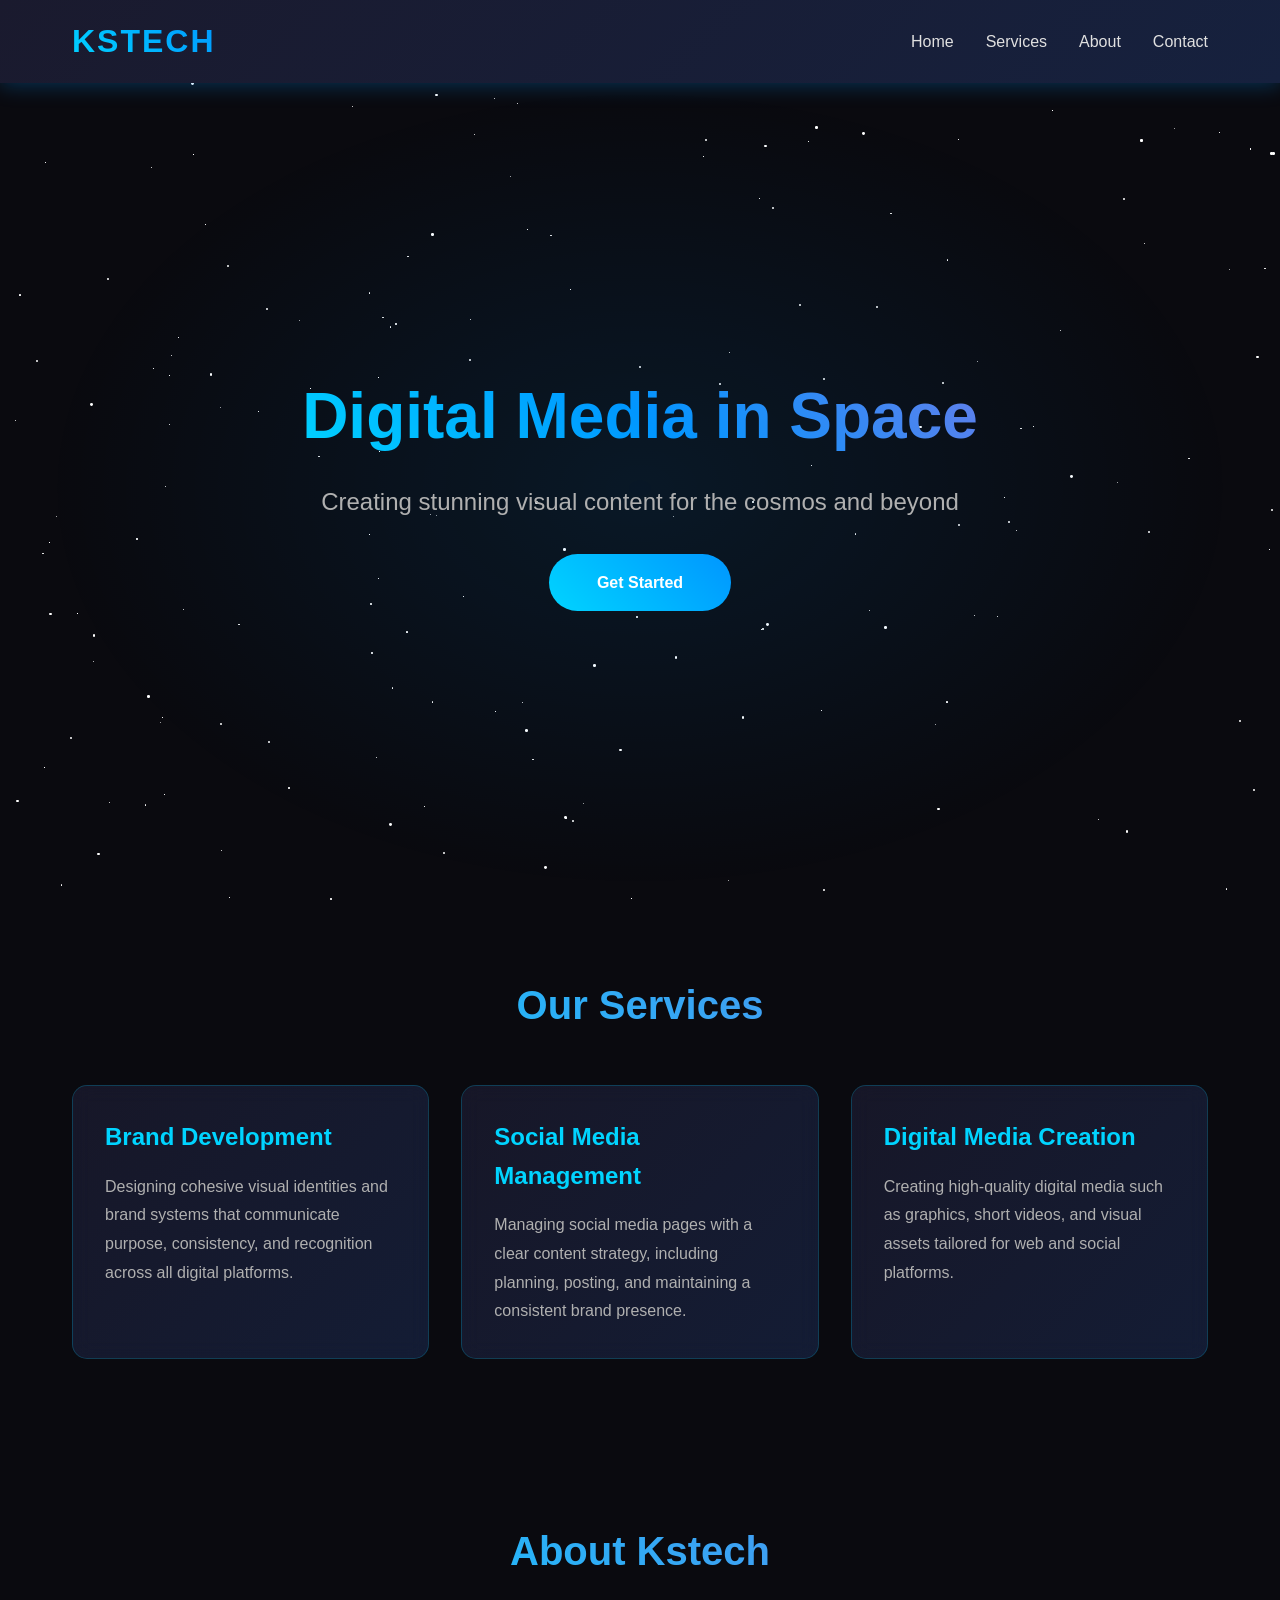
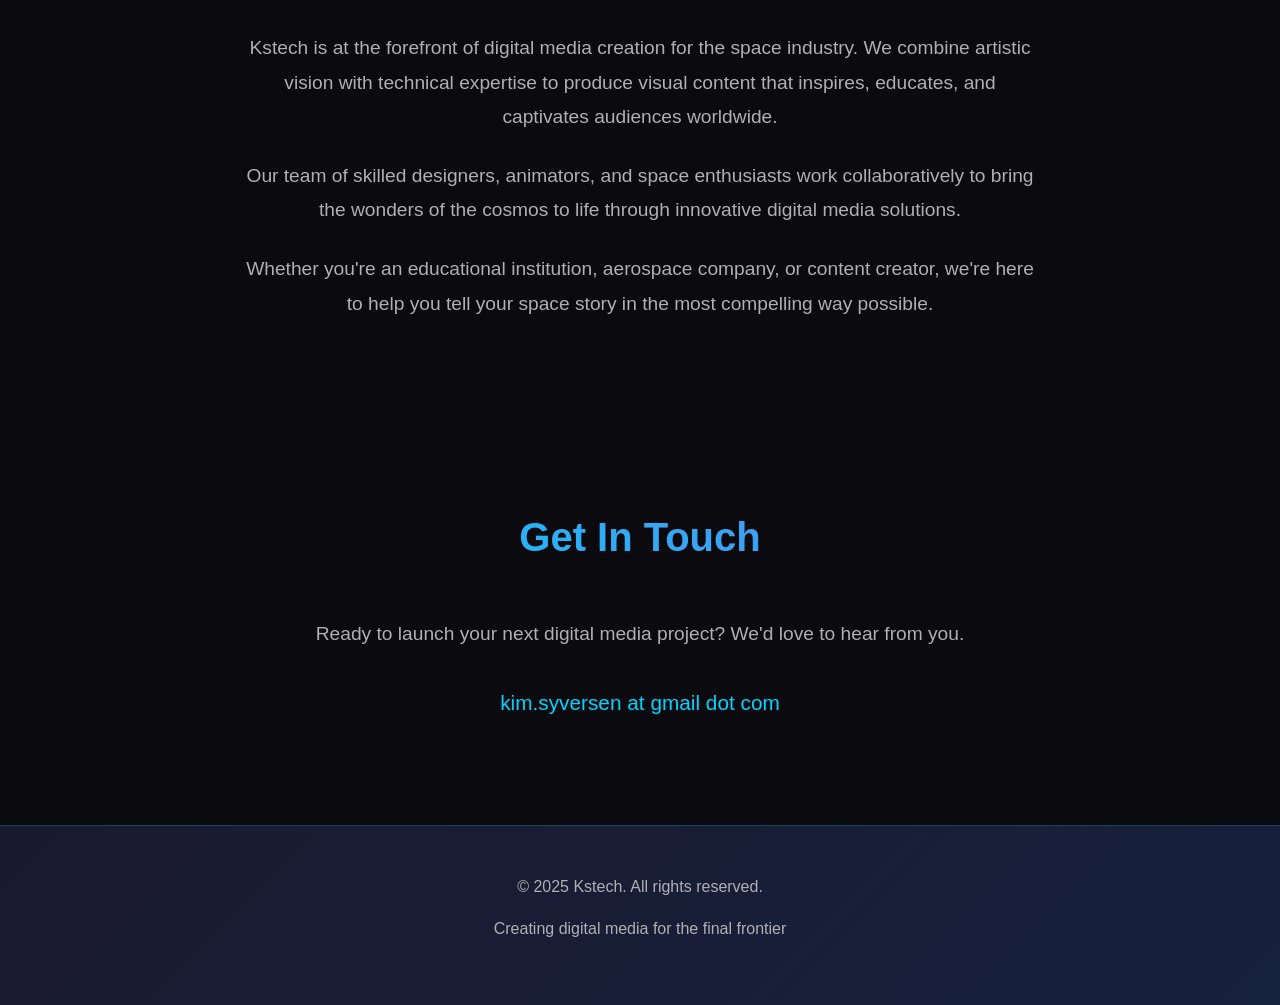
==== index.html @ c110047e "Save draft page" ====
<!DOCTYPE html>
<html lang="en">
<head>
    <meta charset="UTF-8">
    <meta name="viewport" content="width=device-width, initial-scale=1.0">
    <title>Kstech - Digital Media Creation in Space</title>
    <style>
        * {
            margin: 0;
            padding: 0;
            box-sizing: border-box;
        }

        body {
            font-family: 'Segoe UI', Tahoma, Geneva, Verdana, sans-serif;
            line-height: 1.6;
            color: #e0e0e0;
            background: #0a0a0f;
            overflow-x: hidden;
        }

        .stars {
            position: fixed;
            top: 0;
            left: 0;
            width: 100%;
            height: 100%;
            pointer-events: none;
            z-index: 0;
        }

        .star {
            position: absolute;
            background: white;
            border-radius: 50%;
            animation: twinkle 3s infinite;
        }

        @keyframes twinkle {
            0%, 100% { opacity: 0.3; }
            50% { opacity: 1; }
        }

        header {
            position: relative;
            background: linear-gradient(135deg, #1a1a2e 0%, #16213e 100%);
            padding: 1rem 0;
            box-shadow: 0 2px 20px rgba(0, 150, 255, 0.3);
            z-index: 10;
        }

        nav {
            max-width: 1200px;
            margin: 0 auto;
            display: flex;
            justify-content: space-between;
            align-items: center;
            padding: 0 2rem;
        }

        .logo {
            font-size: 2rem;
            font-weight: bold;
            background: linear-gradient(45deg, #00d4ff, #0096ff);
            -webkit-background-clip: text;
            -webkit-text-fill-color: transparent;
            background-clip: text;
            letter-spacing: 2px;
        }

        .nav-links {
            display: flex;
            gap: 2rem;
            list-style: none;
        }

        .nav-links a {
            color: #e0e0e0;
            text-decoration: none;
            transition: color 0.3s;
            font-weight: 500;
        }

        .nav-links a:hover {
            color: #00d4ff;
        }

        .hero {
            position: relative;
            height: 90vh;
            display: flex;
            align-items: center;
            justify-content: center;
            text-align: center;
            padding: 2rem;
            background: radial-gradient(ellipse at center, rgba(0, 150, 255, 0.1) 0%, transparent 70%);
            z-index: 1;
        }

        .hero-content h1 {
            font-size: 4rem;
            margin-bottom: 1rem;
            background: linear-gradient(45deg, #00d4ff, #0096ff, #667eea);
            -webkit-background-clip: text;
            -webkit-text-fill-color: transparent;
            background-clip: text;
            animation: fadeInUp 1s ease;
        }

        .hero-content p {
            font-size: 1.5rem;
            margin-bottom: 2rem;
            color: #b0b0b0;
            animation: fadeInUp 1s ease 0.2s both;
        }

        .cta-button {
            display: inline-block;
            padding: 1rem 3rem;
            background: linear-gradient(45deg, #00d4ff, #0096ff);
            color: white;
            text-decoration: none;
            border-radius: 50px;
            font-weight: bold;
            transition: transform 0.3s, box-shadow 0.3s;
            animation: fadeInUp 1s ease 0.4s both;
        }

        .cta-button:hover {
            transform: translateY(-3px);
            box-shadow: 0 10px 30px rgba(0, 150, 255, 0.5);
        }

        @keyframes fadeInUp {
            from {
                opacity: 0;
                transform: translateY(30px);
            }
            to {
                opacity: 1;
                transform: translateY(0);
            }
        }

        section {
            position: relative;
            max-width: 1200px;
            margin: 0 auto;
            padding: 5rem 2rem;
            z-index: 1;
        }

        h2 {
            font-size: 2.5rem;
            text-align: center;
            margin-bottom: 3rem;
            background: linear-gradient(45deg, #00d4ff, #667eea);
            -webkit-background-clip: text;
            -webkit-text-fill-color: transparent;
            background-clip: text;
        }

        .services {
            display: grid;
            grid-template-columns: repeat(auto-fit, minmax(300px, 1fr));
            gap: 2rem;
        }

        .service-card {
            background: linear-gradient(135deg, rgba(26, 26, 46, 0.8) 0%, rgba(22, 33, 62, 0.8) 100%);
            padding: 2rem;
            border-radius: 15px;
            border: 1px solid rgba(0, 212, 255, 0.2);
            transition: transform 0.3s, box-shadow 0.3s;
            backdrop-filter: blur(10px);
        }

        .service-card:hover {
            transform: translateY(-10px);
            box-shadow: 0 15px 40px rgba(0, 150, 255, 0.3);
        }

        .service-card h3 {
            font-size: 1.5rem;
            margin-bottom: 1rem;
            color: #00d4ff;
        }

        .service-card p {
            color: #b0b0b0;
            line-height: 1.8;
        }

        .about-content {
            text-align: center;
            max-width: 800px;
            margin: 0 auto;
        }

        .about-content p {
            font-size: 1.2rem;
            color: #b0b0b0;
            margin-bottom: 1.5rem;
            line-height: 1.8;
        }

        footer {
            position: relative;
            background: linear-gradient(135deg, #1a1a2e 0%, #16213e 100%);
            padding: 3rem 2rem;
            text-align: center;
            border-top: 1px solid rgba(0, 212, 255, 0.2);
            z-index: 1;
        }

        .footer-content {
            max-width: 1200px;
            margin: 0 auto;
        }

        .footer-content p {
            color: #b0b0b0;
            margin-bottom: 1rem;
        }

        .social-links {
            display: flex;
            justify-content: center;
            gap: 2rem;
            margin-top: 2rem;
        }

        .social-links a {
            color: #00d4ff;
            font-size: 1.5rem;
            transition: transform 0.3s;
        }

        .social-links a:hover {
            transform: scale(1.2);
        }

        @media (max-width: 768px) {
            .hero-content h1 {
                font-size: 2.5rem;
            }

            .hero-content p {
                font-size: 1.2rem;
            }

            .nav-links {
                gap: 1rem;
            }

            h2 {
                font-size: 2rem;
            }
        }
    </style>
</head>
<body>
    <div class="stars" id="stars"></div>

    <header>
        <nav>
            <div class="logo">KSTECH</div>
            <ul class="nav-links">
                <li><a href="#home">Home</a></li>
                <li><a href="#services">Services</a></li>
                <li><a href="#about">About</a></li>
                <li><a href="#contact">Contact</a></li>
            </ul>
        </nav>
    </header>

    <section class="hero" id="home">
        <div class="hero-content">
            <h1>Digital Media in Space</h1>
            <p>Creating stunning visual content for the cosmos and beyond</p>
            <a href="#contact" class="cta-button">Get Started</a>
        </div>
    </section>

    <section id="services">
        <h2>Our Services</h2>
        <div class="services">
            <div class="service-card">
                <h3>Brand Development</h3>
                <p>Designing cohesive visual identities and brand systems that communicate purpose, consistency, and recognition across all digital platforms.</p>
            </div>

            <div class="service-card">
                <h3>Social Media Management</h3>
                <p>Managing social media pages with a clear content strategy, including planning, posting, and maintaining a consistent brand presence.</p>
            </div>

            <div class="service-card">
                <h3>Digital Media Creation</h3>
                <p>Creating high-quality digital media such as graphics, short videos, and visual assets tailored for web and social platforms.</p>
            </div>
        </div>
    </section>

    <section id="about">
        <h2>About Kstech</h2>
        <div class="about-content">
            <p>Kstech is at the forefront of digital media creation for the space industry. We combine artistic vision with technical expertise to produce visual content that inspires, educates, and captivates audiences worldwide.</p>
            <p>Our team of skilled designers, animators, and space enthusiasts work collaboratively to bring the wonders of the cosmos to life through innovative digital media solutions.</p>
            <p>Whether you're an educational institution, aerospace company, or content creator, we're here to help you tell your space story in the most compelling way possible.</p>
        </div>
    </section>

    <section id="contact">
        <h2>Get In Touch</h2>
        <div class="about-content">
            <p>Ready to launch your next digital media project? We'd love to hear from you.</p>
            <p style="font-size: 1.3rem; color: #00d4ff; margin-top: 2rem;">kim.syversen at gmail dot com</p>
        </div>
    </section>

    <footer>
        <div class="footer-content">
            <p>&copy; 2025 Kstech. All rights reserved.</p>
            <p>Creating digital media for the final frontier</p>
        </div>
    </footer>

    <script>
        const starsContainer = document.getElementById('stars');
        for (let i = 0; i < 200; i++) {
            const star = document.createElement('div');
            star.className = 'star';
            star.style.width = Math.random() * 3 + 'px';
            star.style.height = star.style.width;
            star.style.left = Math.random() * 100 + '%';
            star.style.top = Math.random() * 100 + '%';
            star.style.animationDelay = Math.random() * 3 + 's';
            starsContainer.appendChild(star);
        }

        document.querySelectorAll('a[href^="#"]').forEach(anchor => {
            anchor.addEventListener('click', function (e) {
                e.preventDefault();
                const target = document.querySelector(this.getAttribute('href'));
                if (target) {
                    target.scrollIntoView({ behavior: 'smooth', block: 'start' });
                }
            });
        });
    </script>
</body>
</html>
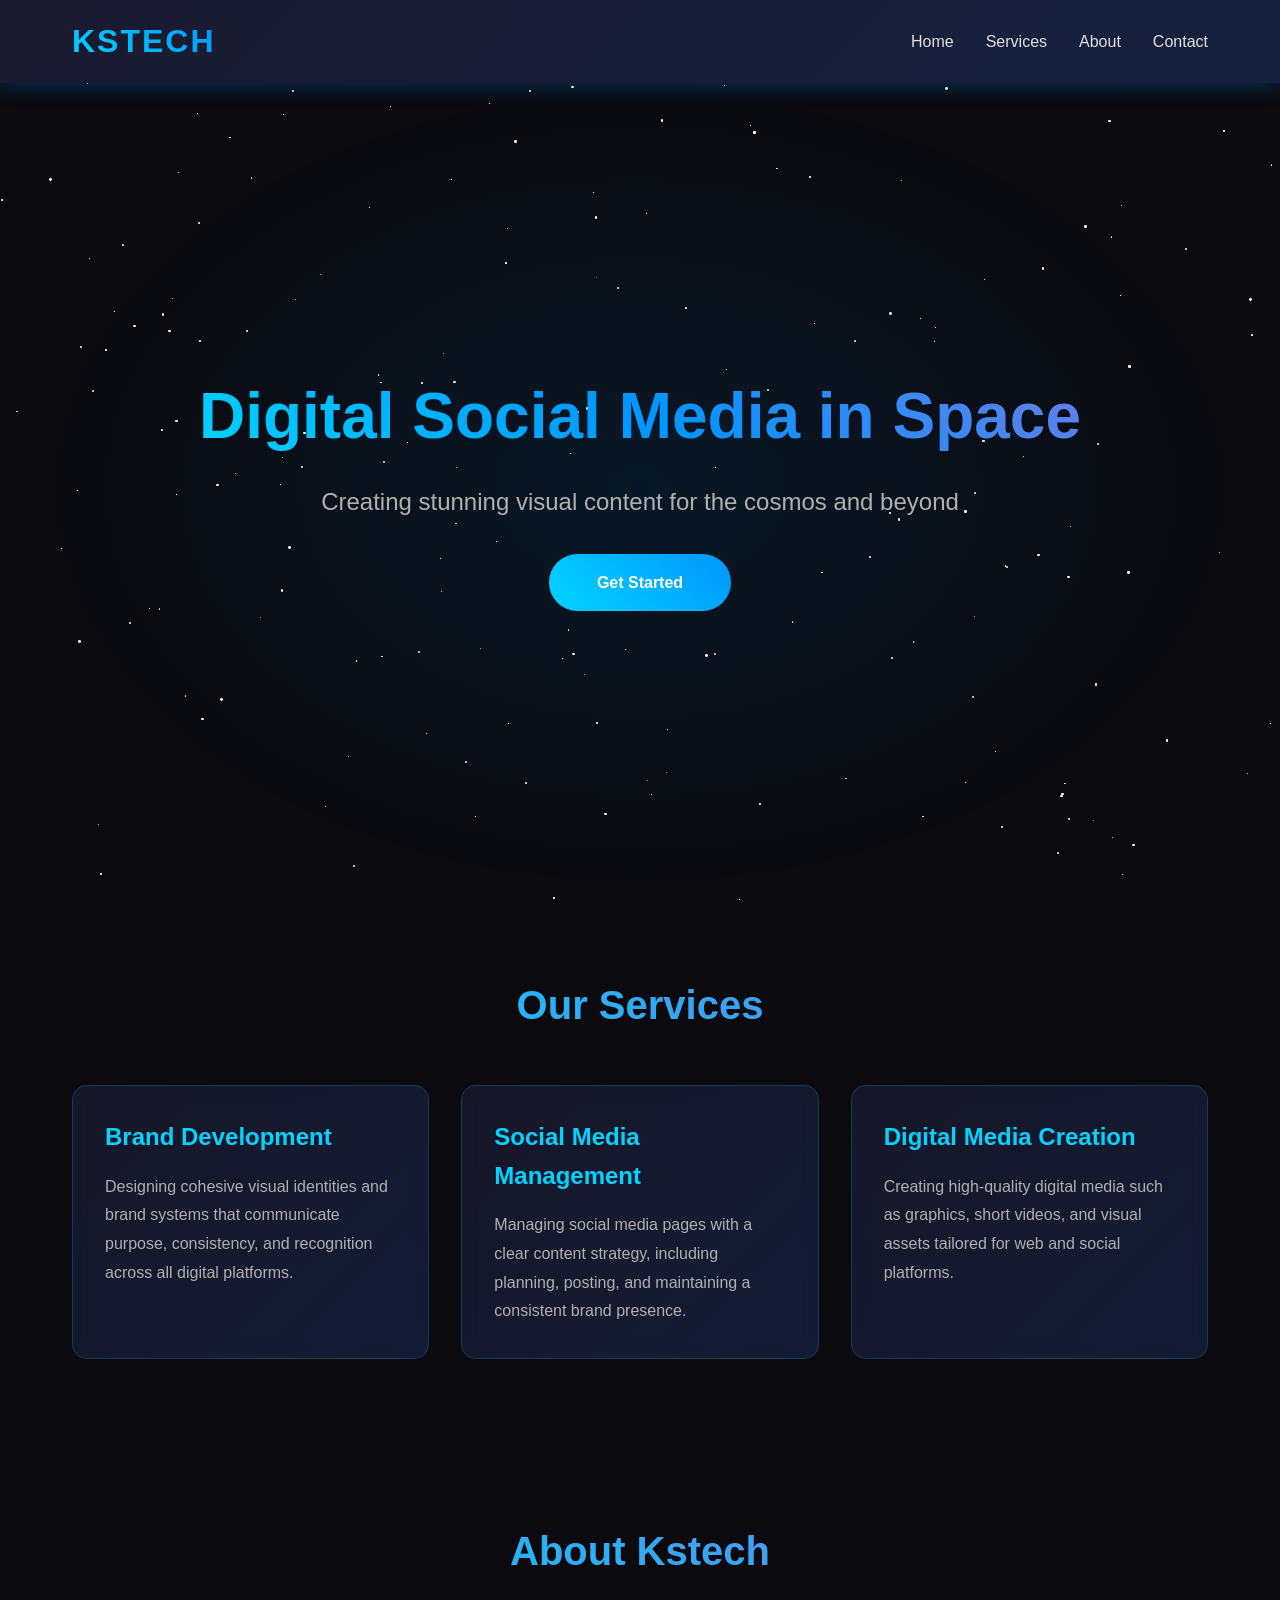
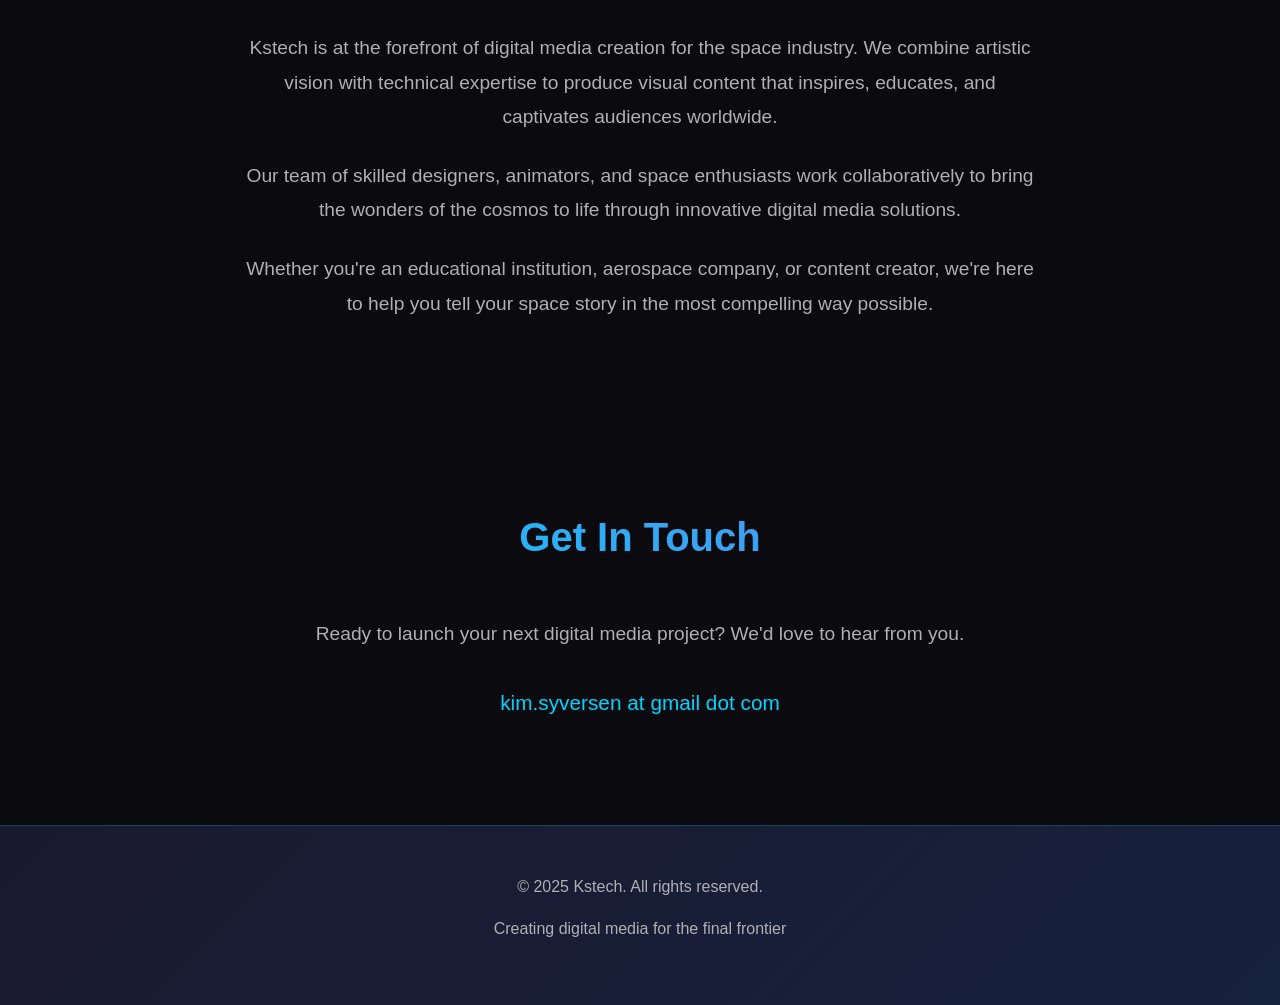
==== commit 2e1a9faa: "Change heading from 'Digital Media' to 'Digital Social Media'" ====
--- a/index.html
+++ b/index.html
@@ -276,7 +276,7 @@
 
     <section class="hero" id="home">
         <div class="hero-content">
-            <h1>Digital Media in Space</h1>
+            <h1>Digital Social Media in Space</h1>
             <p>Creating stunning visual content for the cosmos and beyond</p>
             <a href="#contact" class="cta-button">Get Started</a>
         </div>
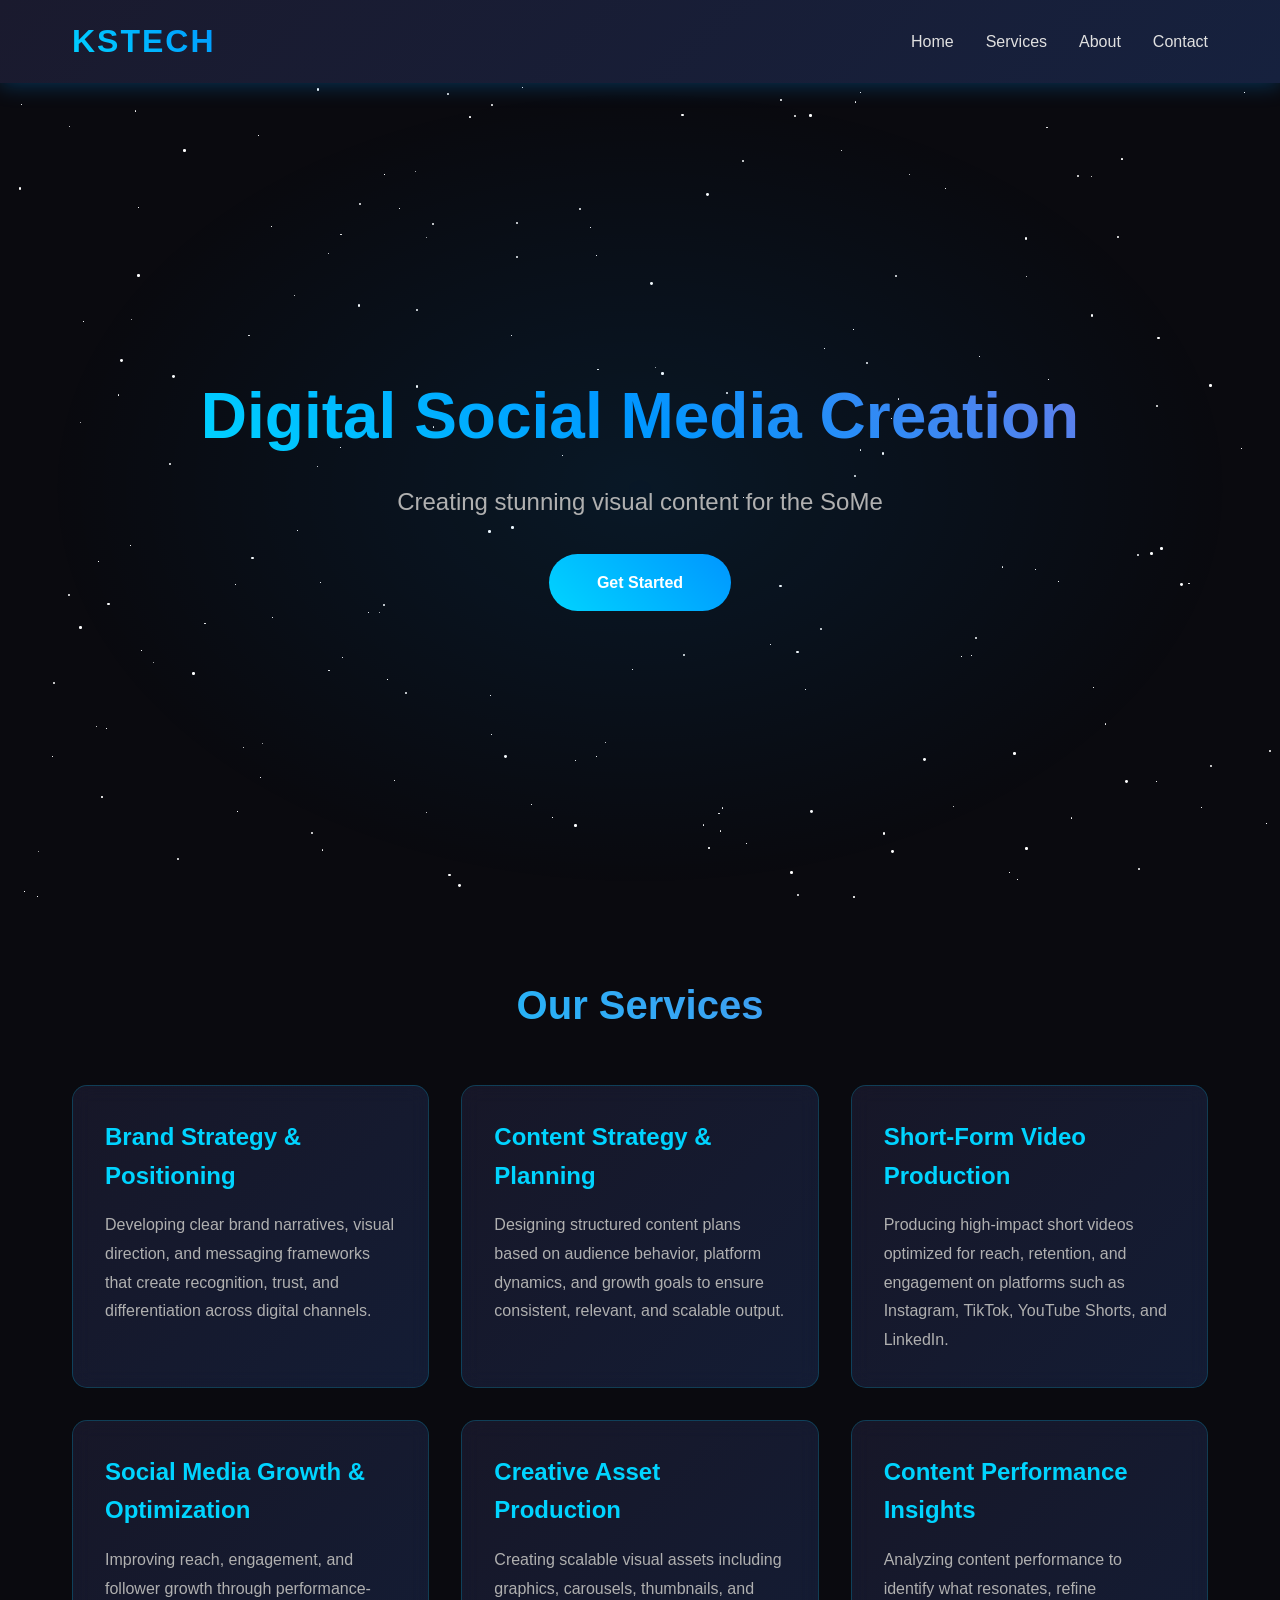
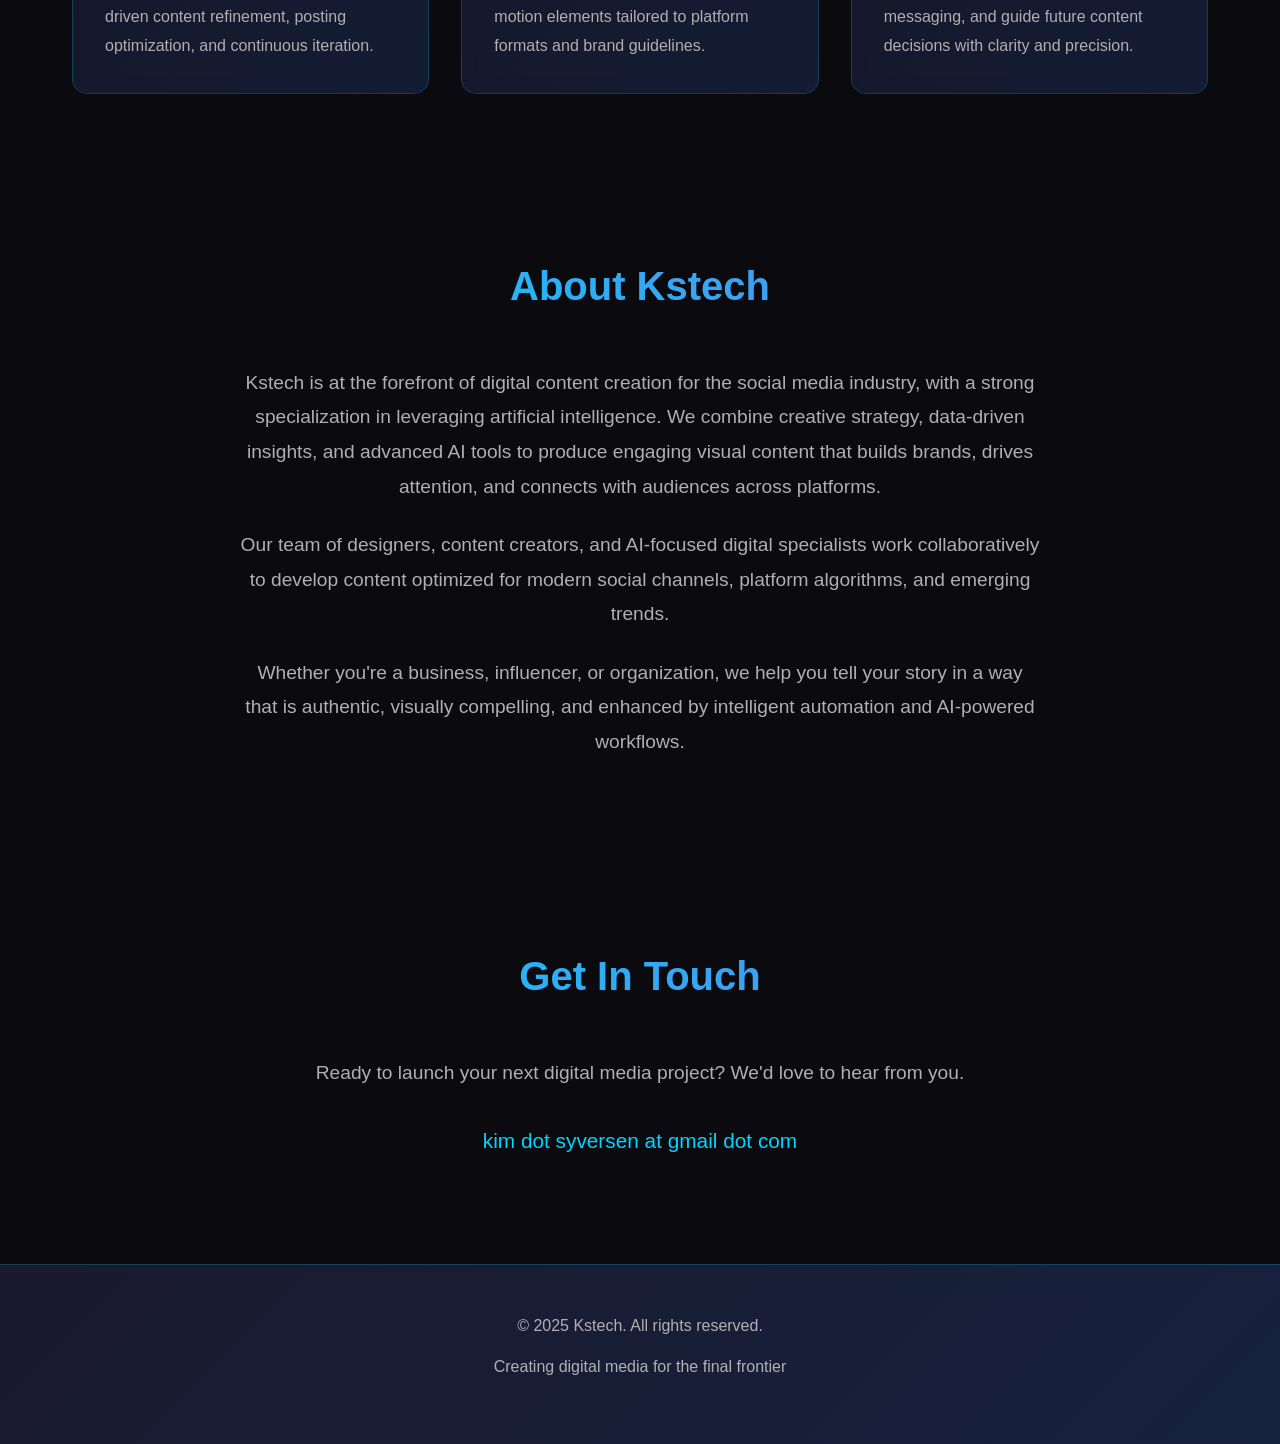
==== commit 6060a6a7: "Update page" ====
--- a/index.html
+++ b/index.html
@@ -276,8 +276,8 @@
 
     <section class="hero" id="home">
         <div class="hero-content">
-            <h1>Digital Social Media in Space</h1>
-            <p>Creating stunning visual content for the cosmos and beyond</p>
+            <h1>Digital Social Media Creation</h1>
+            <p>Creating stunning visual content for the SoMe</p>
             <a href="#contact" class="cta-button">Get Started</a>
         </div>
     </section>
@@ -286,18 +286,33 @@
         <h2>Our Services</h2>
         <div class="services">
             <div class="service-card">
-                <h3>Brand Development</h3>
-                <p>Designing cohesive visual identities and brand systems that communicate purpose, consistency, and recognition across all digital platforms.</p>
-            </div>
-
-            <div class="service-card">
-                <h3>Social Media Management</h3>
-                <p>Managing social media pages with a clear content strategy, including planning, posting, and maintaining a consistent brand presence.</p>
-            </div>
-
-            <div class="service-card">
-                <h3>Digital Media Creation</h3>
-                <p>Creating high-quality digital media such as graphics, short videos, and visual assets tailored for web and social platforms.</p>
+                <h3>Brand Strategy & Positioning</h3>
+                <p>Developing clear brand narratives, visual direction, and messaging frameworks that create recognition, trust, and differentiation across digital channels.</p>
+            </div>
+
+            <div class="service-card">
+                <h3>Content Strategy & Planning</h3>
+                <p>Designing structured content plans based on audience behavior, platform dynamics, and growth goals to ensure consistent, relevant, and scalable output.</p>
+            </div>
+
+            <div class="service-card">
+                <h3>Short-Form Video Production</h3>
+                <p>Producing high-impact short videos optimized for reach, retention, and engagement on platforms such as Instagram, TikTok, YouTube Shorts, and LinkedIn.</p>
+            </div>
+
+            <div class="service-card">
+                <h3>Social Media Growth & Optimization</h3>
+                <p>Improving reach, engagement, and follower growth through performance-driven content refinement, posting optimization, and continuous iteration.</p>
+            </div>
+
+            <div class="service-card">
+                <h3>Creative Asset Production</h3>
+                <p>Creating scalable visual assets including graphics, carousels, thumbnails, and motion elements tailored to platform formats and brand guidelines.</p>
+            </div>
+
+            <div class="service-card">
+                <h3>Content Performance Insights</h3>
+                <p>Analyzing content performance to identify what resonates, refine messaging, and guide future content decisions with clarity and precision.</p>
             </div>
         </div>
     </section>
@@ -305,9 +320,9 @@
     <section id="about">
         <h2>About Kstech</h2>
         <div class="about-content">
-            <p>Kstech is at the forefront of digital media creation for the space industry. We combine artistic vision with technical expertise to produce visual content that inspires, educates, and captivates audiences worldwide.</p>
-            <p>Our team of skilled designers, animators, and space enthusiasts work collaboratively to bring the wonders of the cosmos to life through innovative digital media solutions.</p>
-            <p>Whether you're an educational institution, aerospace company, or content creator, we're here to help you tell your space story in the most compelling way possible.</p>
+            <p>Kstech is at the forefront of digital content creation for the social media industry, with a strong specialization in leveraging artificial intelligence. We combine creative strategy, data-driven insights, and advanced AI tools to produce engaging visual content that builds brands, drives attention, and connects with audiences across platforms.</p>
+            <p>Our team of designers, content creators, and AI-focused digital specialists work collaboratively to develop content optimized for modern social channels, platform algorithms, and emerging trends.</p>
+            <p>Whether you're a business, influencer, or organization, we help you tell your story in a way that is authentic, visually compelling, and enhanced by intelligent automation and AI-powered workflows.</p>
         </div>
     </section>
 
@@ -315,7 +330,7 @@
         <h2>Get In Touch</h2>
         <div class="about-content">
             <p>Ready to launch your next digital media project? We'd love to hear from you.</p>
-            <p style="font-size: 1.3rem; color: #00d4ff; margin-top: 2rem;">kim.syversen at gmail dot com</p>
+            <p style="font-size: 1.3rem; color: #00d4ff; margin-top: 2rem;">kim dot syversen at gmail dot com</p>
         </div>
     </section>
 
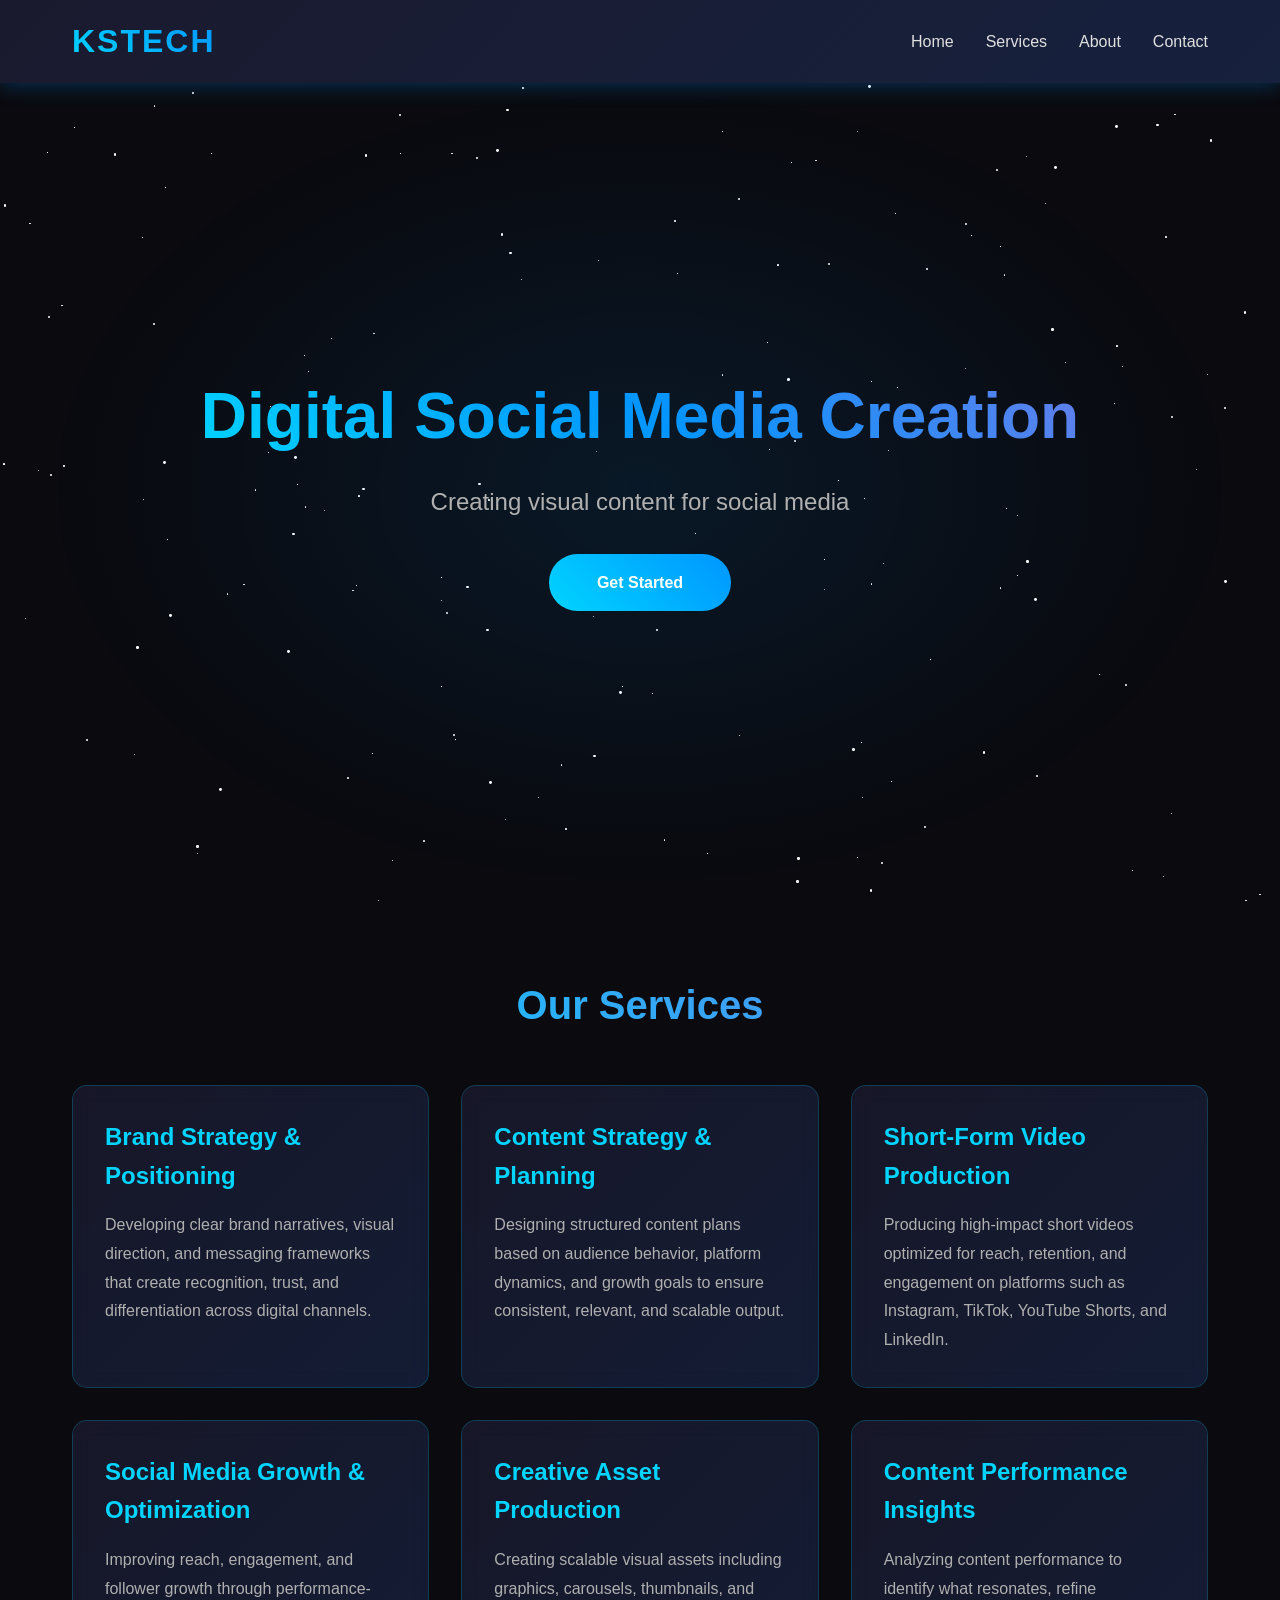
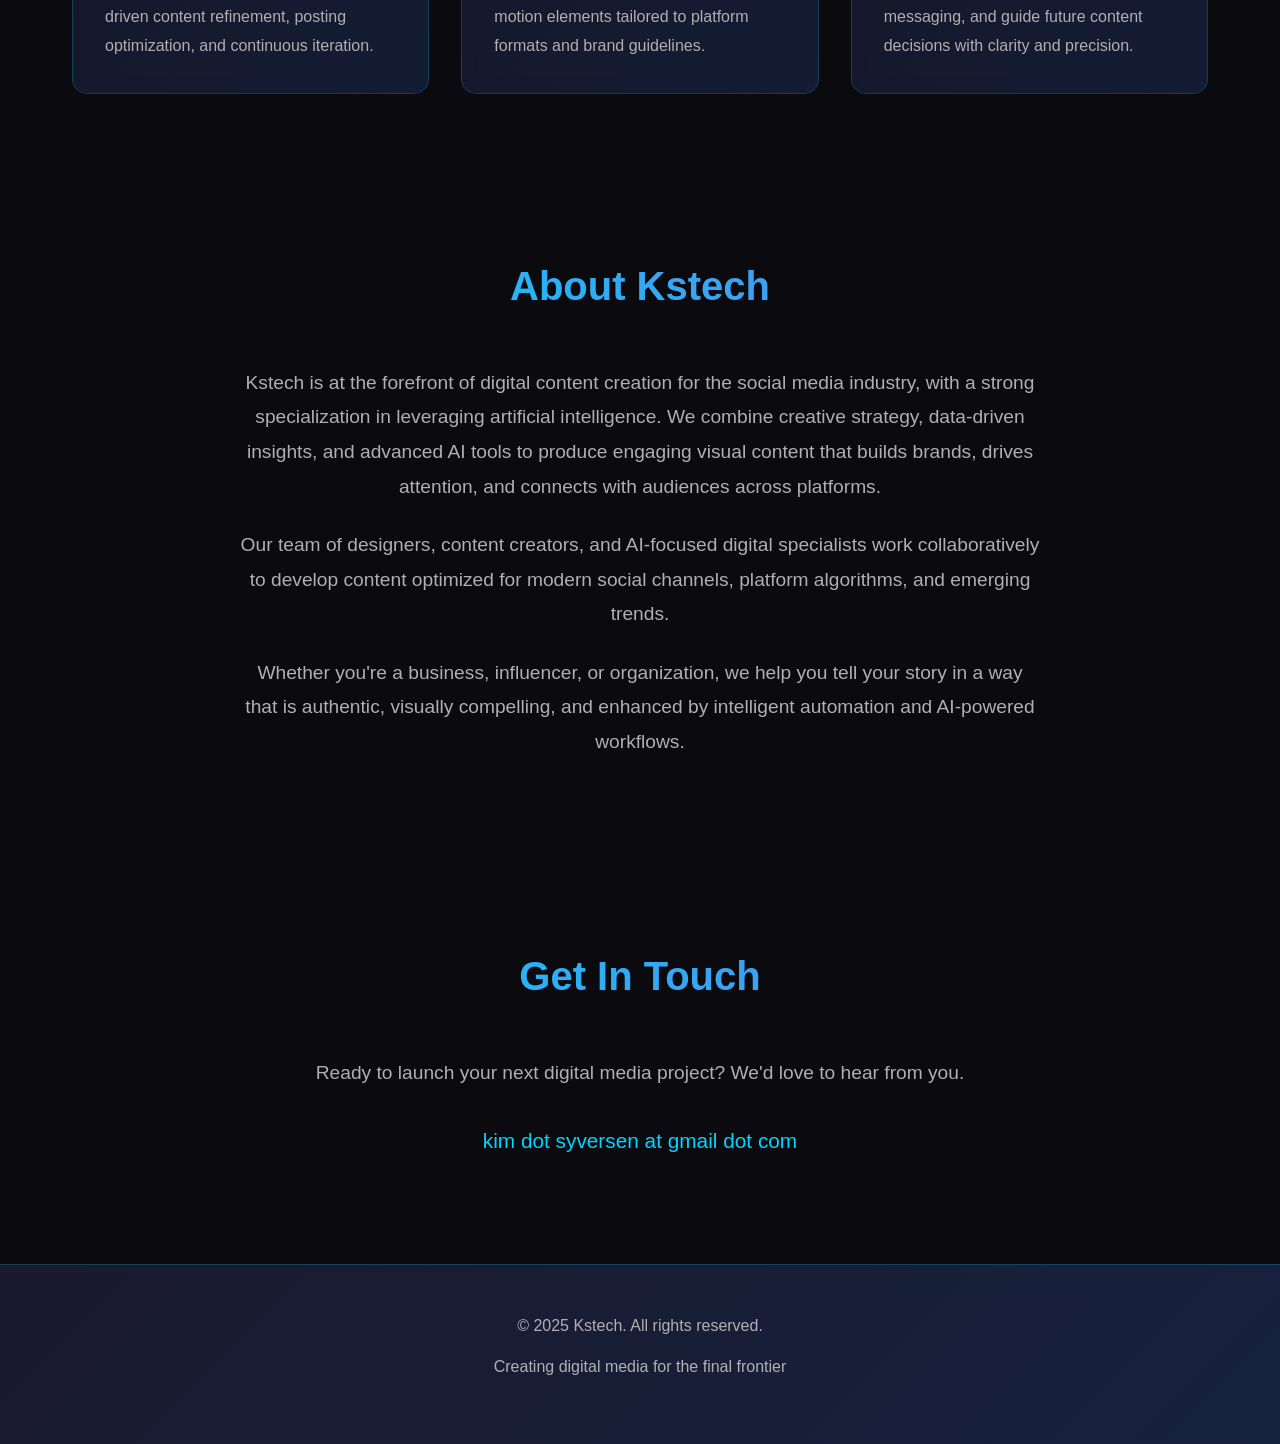
==== commit f6e3385a: "Update description" ====
--- a/index.html
+++ b/index.html
@@ -277,7 +277,7 @@
     <section class="hero" id="home">
         <div class="hero-content">
             <h1>Digital Social Media Creation</h1>
-            <p>Creating stunning visual content for the SoMe</p>
+            <p>Creating visual content for social media</p>
             <a href="#contact" class="cta-button">Get Started</a>
         </div>
     </section>
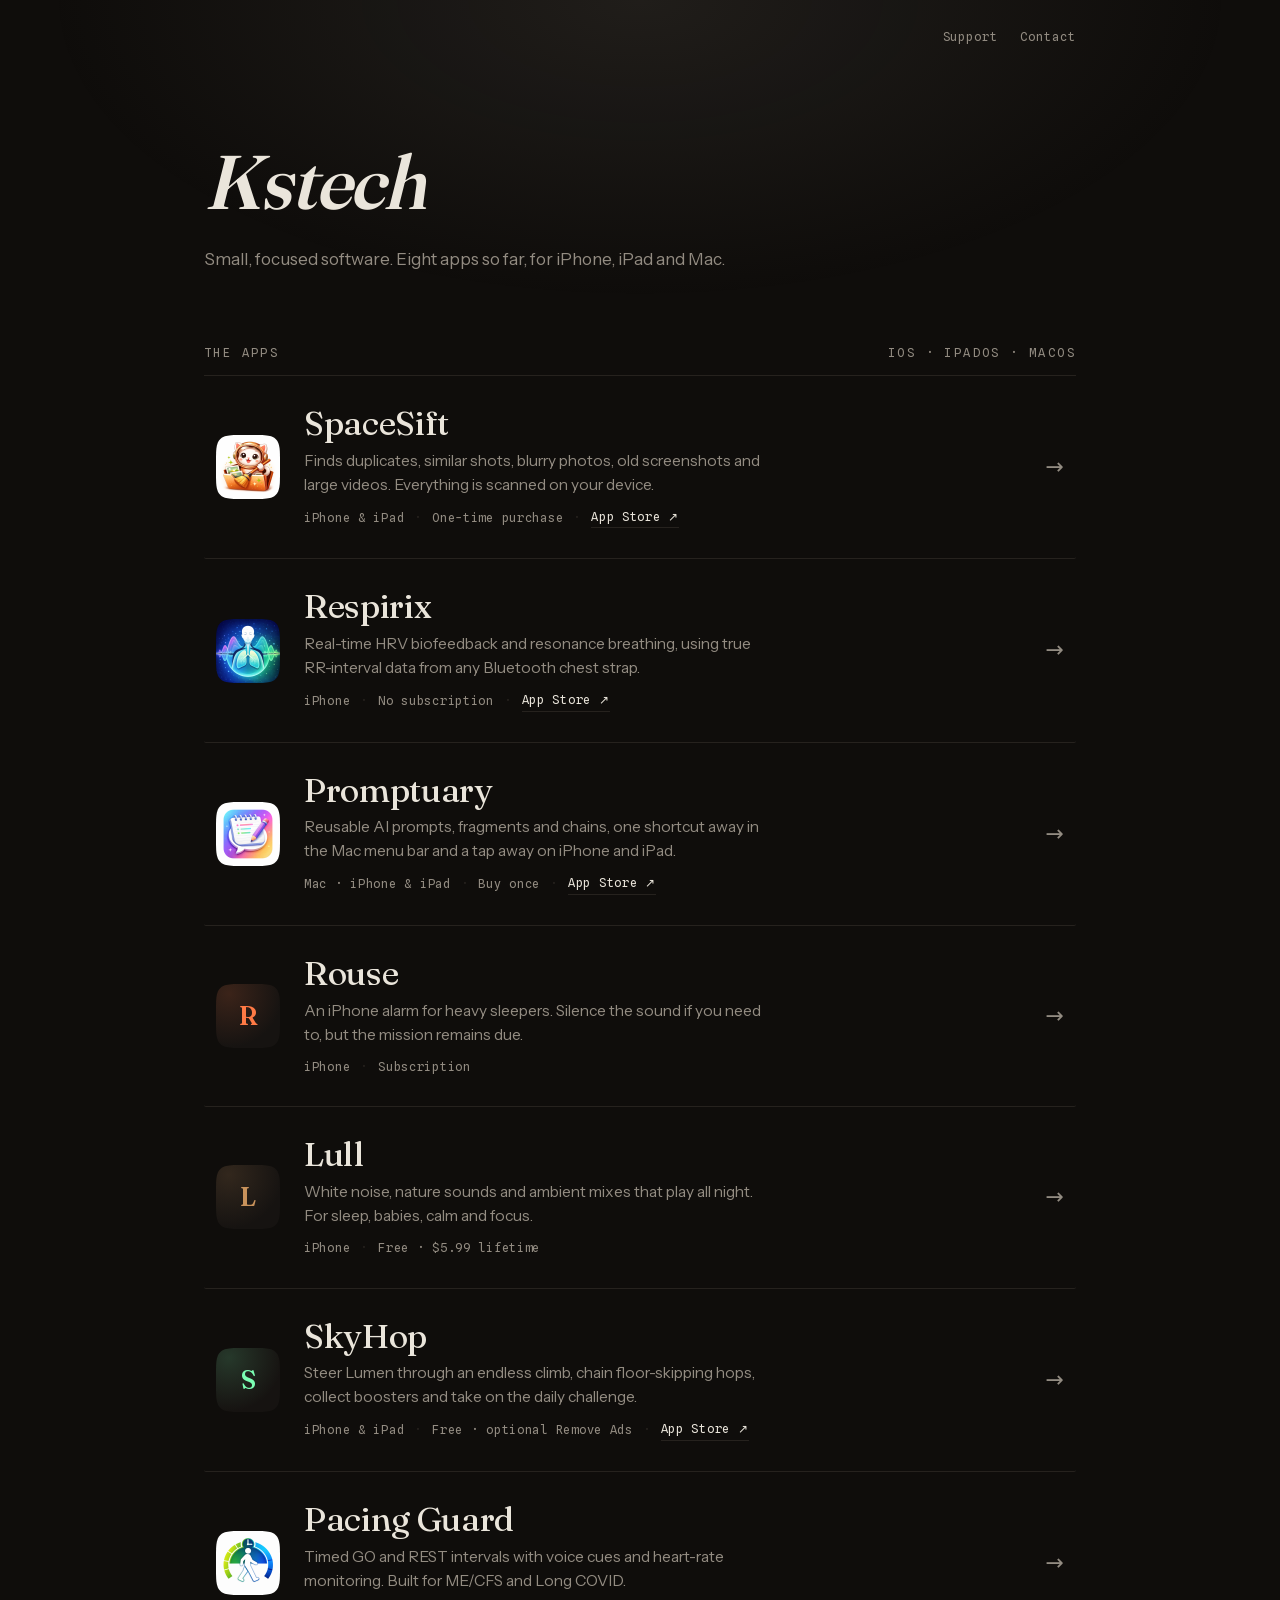
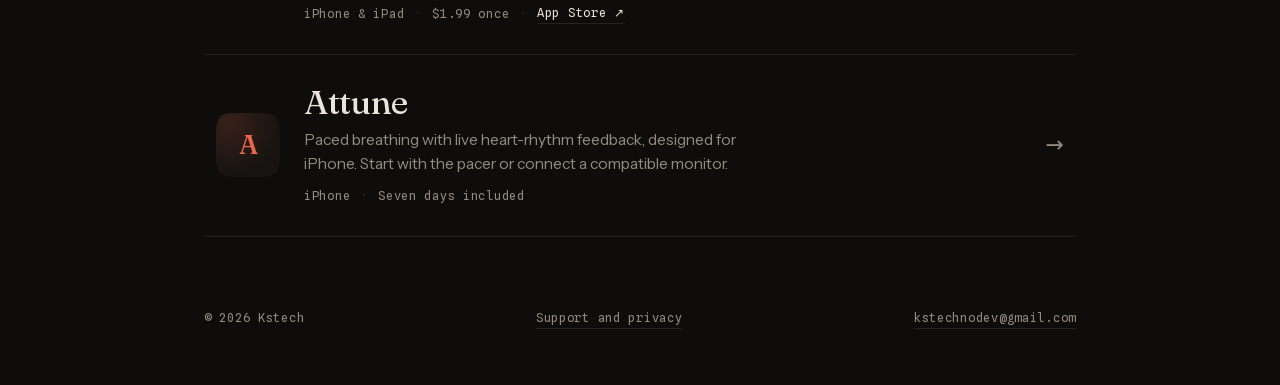
==== commit 7ecee918: "feat: move portfolio to direct app sites" ====
--- a/index.html
+++ b/index.html
@@ -1,368 +1,481 @@
-<!DOCTYPE html>
+<!doctype html>
 <html lang="en">
 <head>
-    <meta charset="UTF-8">
-    <meta name="viewport" content="width=device-width, initial-scale=1.0">
-    <title>Kstech - Digital Media Creation in Space</title>
-    <style>
-        * {
-            margin: 0;
-            padding: 0;
-            box-sizing: border-box;
-        }
-
-        body {
-            font-family: 'Segoe UI', Tahoma, Geneva, Verdana, sans-serif;
-            line-height: 1.6;
-            color: #e0e0e0;
-            background: #0a0a0f;
-            overflow-x: hidden;
-        }
-
-        .stars {
-            position: fixed;
-            top: 0;
-            left: 0;
-            width: 100%;
-            height: 100%;
-            pointer-events: none;
-            z-index: 0;
-        }
-
-        .star {
-            position: absolute;
-            background: white;
-            border-radius: 50%;
-            animation: twinkle 3s infinite;
-        }
-
-        @keyframes twinkle {
-            0%, 100% { opacity: 0.3; }
-            50% { opacity: 1; }
-        }
-
-        header {
-            position: relative;
-            background: linear-gradient(135deg, #1a1a2e 0%, #16213e 100%);
-            padding: 1rem 0;
-            box-shadow: 0 2px 20px rgba(0, 150, 255, 0.3);
-            z-index: 10;
-        }
-
-        nav {
-            max-width: 1200px;
-            margin: 0 auto;
-            display: flex;
-            justify-content: space-between;
-            align-items: center;
-            padding: 0 2rem;
-        }
-
-        .logo {
-            font-size: 2rem;
-            font-weight: bold;
-            background: linear-gradient(45deg, #00d4ff, #0096ff);
-            -webkit-background-clip: text;
-            -webkit-text-fill-color: transparent;
-            background-clip: text;
-            letter-spacing: 2px;
-        }
-
-        .nav-links {
-            display: flex;
-            gap: 2rem;
-            list-style: none;
-        }
-
-        .nav-links a {
-            color: #e0e0e0;
-            text-decoration: none;
-            transition: color 0.3s;
-            font-weight: 500;
-        }
-
-        .nav-links a:hover {
-            color: #00d4ff;
-        }
-
-        .hero {
-            position: relative;
-            height: 90vh;
-            display: flex;
-            align-items: center;
-            justify-content: center;
-            text-align: center;
-            padding: 2rem;
-            background: radial-gradient(ellipse at center, rgba(0, 150, 255, 0.1) 0%, transparent 70%);
-            z-index: 1;
-        }
-
-        .hero-content h1 {
-            font-size: 4rem;
-            margin-bottom: 1rem;
-            background: linear-gradient(45deg, #00d4ff, #0096ff, #667eea);
-            -webkit-background-clip: text;
-            -webkit-text-fill-color: transparent;
-            background-clip: text;
-            animation: fadeInUp 1s ease;
-        }
-
-        .hero-content p {
-            font-size: 1.5rem;
-            margin-bottom: 2rem;
-            color: #b0b0b0;
-            animation: fadeInUp 1s ease 0.2s both;
-        }
-
-        .cta-button {
-            display: inline-block;
-            padding: 1rem 3rem;
-            background: linear-gradient(45deg, #00d4ff, #0096ff);
-            color: white;
-            text-decoration: none;
-            border-radius: 50px;
-            font-weight: bold;
-            transition: transform 0.3s, box-shadow 0.3s;
-            animation: fadeInUp 1s ease 0.4s both;
-        }
-
-        .cta-button:hover {
-            transform: translateY(-3px);
-            box-shadow: 0 10px 30px rgba(0, 150, 255, 0.5);
-        }
-
-        @keyframes fadeInUp {
-            from {
-                opacity: 0;
-                transform: translateY(30px);
-            }
-            to {
-                opacity: 1;
-                transform: translateY(0);
-            }
-        }
-
-        section {
-            position: relative;
-            max-width: 1200px;
-            margin: 0 auto;
-            padding: 5rem 2rem;
-            z-index: 1;
-        }
-
-        h2 {
-            font-size: 2.5rem;
-            text-align: center;
-            margin-bottom: 3rem;
-            background: linear-gradient(45deg, #00d4ff, #667eea);
-            -webkit-background-clip: text;
-            -webkit-text-fill-color: transparent;
-            background-clip: text;
-        }
-
-        .services {
-            display: grid;
-            grid-template-columns: repeat(auto-fit, minmax(300px, 1fr));
-            gap: 2rem;
-        }
-
-        .service-card {
-            background: linear-gradient(135deg, rgba(26, 26, 46, 0.8) 0%, rgba(22, 33, 62, 0.8) 100%);
-            padding: 2rem;
-            border-radius: 15px;
-            border: 1px solid rgba(0, 212, 255, 0.2);
-            transition: transform 0.3s, box-shadow 0.3s;
-            backdrop-filter: blur(10px);
-        }
-
-        .service-card:hover {
-            transform: translateY(-10px);
-            box-shadow: 0 15px 40px rgba(0, 150, 255, 0.3);
-        }
-
-        .service-card h3 {
-            font-size: 1.5rem;
-            margin-bottom: 1rem;
-            color: #00d4ff;
-        }
-
-        .service-card p {
-            color: #b0b0b0;
-            line-height: 1.8;
-        }
-
-        .about-content {
-            text-align: center;
-            max-width: 800px;
-            margin: 0 auto;
-        }
-
-        .about-content p {
-            font-size: 1.2rem;
-            color: #b0b0b0;
-            margin-bottom: 1.5rem;
-            line-height: 1.8;
-        }
-
-        footer {
-            position: relative;
-            background: linear-gradient(135deg, #1a1a2e 0%, #16213e 100%);
-            padding: 3rem 2rem;
-            text-align: center;
-            border-top: 1px solid rgba(0, 212, 255, 0.2);
-            z-index: 1;
-        }
-
-        .footer-content {
-            max-width: 1200px;
-            margin: 0 auto;
-        }
-
-        .footer-content p {
-            color: #b0b0b0;
-            margin-bottom: 1rem;
-        }
-
-        .social-links {
-            display: flex;
-            justify-content: center;
-            gap: 2rem;
-            margin-top: 2rem;
-        }
-
-        .social-links a {
-            color: #00d4ff;
-            font-size: 1.5rem;
-            transition: transform 0.3s;
-        }
-
-        .social-links a:hover {
-            transform: scale(1.2);
-        }
-
-        @media (max-width: 768px) {
-            .hero-content h1 {
-                font-size: 2.5rem;
-            }
-
-            .hero-content p {
-                font-size: 1.2rem;
-            }
-
-            .nav-links {
-                gap: 1rem;
-            }
-
-            h2 {
-                font-size: 2rem;
-            }
-        }
-    </style>
+<meta charset="utf-8">
+<meta name="viewport" content="width=device-width, initial-scale=1">
+<title>Kstech</title>
+<meta name="description" content="Kstech builds small, focused software. Currently SpaceSift, Respirix, Promptuary, Rouse, Lull, SkyHop, Pacing Guard and Attune for iPhone, iPad and Mac.">
+<meta name="theme-color" content="#0F0D0B">
+<meta property="og:title" content="Kstech">
+<meta property="og:description" content="Kstech builds small, focused software. Eight apps for iPhone, iPad and Mac.">
+<meta property="og:type" content="website">
+<meta property="og:image" content="https://kstech.no/assets/og/kstech.png">
+<meta property="og:url" content="https://kstech.no/">
+<meta name="twitter:card" content="summary_large_image">
+
+<link rel="icon" href="/assets/favicon-32.png" sizes="32x32">
+<link rel="icon" href="/assets/icon-512.png" sizes="512x512">
+<link rel="apple-touch-icon" href="/assets/apple-touch-icon.png">
+
+<!-- ============================================================
+  Remaining content notes. See README.md §2 for the remaining inventory.
+  1. Lull's accent below is the one unverified color. Every other
+     accent is the app's own dark-mode --accent, read from its
+     live stylesheet.
+  2. Icons live in <app>/assets/app-icon.png. Regenerate the OG cards
+     and favicon with: python3 scripts/gen-assets.py
+============================================================ -->
+
+<link rel="preload" href="/assets/fonts/fraunces-latin-63f165.woff2" as="font" type="font/woff2" crossorigin>
+<link rel="preload" href="/assets/fonts/instrument-sans-latin-e190a6.woff2" as="font" type="font/woff2" crossorigin>
+<link rel="stylesheet" href="/assets/fonts.css">
+
+<style>
+  :root{
+    --ink:#0F0D0B;        /* warm near-black page ground */
+    --card:#161311;       /* row surface */
+    --line:#26221E;       /* hairlines */
+    --bone:#EAE5DB;       /* primary text */
+    --mist:#938C82;       /* secondary text */
+    --serif:"Fraunces", Georgia, "Times New Roman", serif;
+    --sans:"Instrument Sans", system-ui, -apple-system, sans-serif;
+    --mono:"Spline Sans Mono", ui-monospace, "SF Mono", Menlo, monospace;
+    --squircle:url("/assets/squircle.svg");
+    --ambient:var(--mist);   /* recolored by whichever row has attention */
+  }
+
+  *{ box-sizing:border-box; margin:0; padding:0; }
+  html{ scroll-behavior:smooth; }
+  body{
+    background:var(--ink);
+    color:var(--bone);
+    font-family:var(--sans);
+    font-size:16px;
+    line-height:1.55;
+    -webkit-font-smoothing:antialiased;
+  }
+  a{ color:inherit; text-decoration:none; }
+  :focus-visible{ outline:2px solid var(--bone); outline-offset:3px; border-radius:2px; }
+
+  .wrap{ max-width:920px; margin:0 auto; padding:0 24px; }
+
+  /* ---------- ambient light ----------
+     A single wash behind everything that takes on the color of the app
+     you are pointing at. Adding an app means adding one line to the
+     :has() list below. */
+  .ambient{
+    position:fixed; inset:0; z-index:-1; pointer-events:none;
+    background:radial-gradient(64% 46% at 50% 0%,
+      color-mix(in srgb, var(--ambient) 13%, transparent) 0%, transparent 72%);
+    transition:background .55s ease;
+  }
+  @supports not (background: color-mix(in srgb, red 10%, blue)){
+    .ambient{ display:none; }
+  }
+  body:has(.shelf li:nth-child(1) :is(:hover,:focus-visible)){ --ambient:#D89878; }
+  body:has(.shelf li:nth-child(2) :is(:hover,:focus-visible)){ --ambient:#3B82F6; }
+  body:has(.shelf li:nth-child(3) :is(:hover,:focus-visible)){ --ambient:#A78BFA; }
+  body:has(.shelf li:nth-child(4) :is(:hover,:focus-visible)){ --ambient:#FF7A45; }
+  body:has(.shelf li:nth-child(5) :is(:hover,:focus-visible)){ --ambient:#C8925B; }
+  body:has(.shelf li:nth-child(6) :is(:hover,:focus-visible)){ --ambient:#7BFFB3; }
+  body:has(.shelf li:nth-child(7) :is(:hover,:focus-visible)){ --ambient:#4D94E8; }
+  body:has(.shelf li:nth-child(8) :is(:hover,:focus-visible)){ --ambient:#E8674C; }
+
+  /* ---------- header ---------- */
+  .top{
+    display:flex; justify-content:flex-end; align-items:baseline;
+    padding:28px 0 0; gap:22px;
+  }
+  .top a{
+    font-family:var(--mono); font-size:12px; letter-spacing:.08em;
+    color:var(--mist);
+  }
+  .top a:hover{ color:var(--bone); }
+
+  /* ---------- hero ---------- */
+  .hero{ padding:96px 0 72px; }
+  h1{
+    font-family:var(--serif);
+    font-weight:430;
+    font-size:clamp(42px, 8vw, 76px);
+    line-height:1.02;
+    letter-spacing:-0.015em;
+    max-width:14ch;
+  }
+  h1 em{ font-style:italic; font-weight:560; }
+  .hero p.lede{
+    margin-top:26px; max-width:52ch; color:var(--mist); font-size:17px;
+  }
+
+  /* ---------- shelf ---------- */
+  .shelf-label{
+    display:flex; justify-content:space-between; align-items:baseline;
+    border-bottom:1px solid var(--line);
+    padding-bottom:12px;
+    font-family:var(--mono); font-size:12px; letter-spacing:.2em;
+    text-transform:uppercase; color:var(--mist);
+  }
+  .shelf{ list-style:none; }
+  .row{
+    position:relative;
+    display:grid;
+    grid-template-columns:64px 1fr auto;
+    gap:24px;
+    align-items:center;
+    padding:30px 12px;
+    border-bottom:1px solid var(--line);
+    border-radius:2px;
+    transition:background-color .25s ease;
+  }
+  @media (hover:hover){
+    .row:hover{ background:var(--card); }
+    .row:hover .go{ transform:translateX(4px); color:var(--accent); }
+    .row:hover .tile{ transform:scale(1.04); }
+    @supports (background: color-mix(in srgb, red 10%, blue)){
+      .row:hover{ background:color-mix(in srgb, var(--accent) 7%, var(--card)); }
+    }
+  }
+
+  /* Superellipse, not a rounded rectangle. Same curve Apple uses for
+     icons, so the artwork sits in the shape it was drawn for. */
+  .tile{
+    position:relative;
+    width:64px; height:64px;
+    display:grid; place-items:center;
+    font-family:var(--serif); font-weight:560; font-size:26px;
+    color:var(--accent);
+    background:
+      radial-gradient(120% 120% at 20% 15%,
+        color-mix(in srgb, var(--accent) 16%, var(--card)) 0%,
+        var(--card) 70%);
+    -webkit-mask-image:var(--squircle); mask-image:var(--squircle);
+    -webkit-mask-size:100% 100%; mask-size:100% 100%;
+    transition:transform .25s ease;
+    overflow:hidden;
+  }
+  @supports not (background: color-mix(in srgb, red 10%, blue)){
+    .tile{ background:var(--card); }
+  }
+  .tile img{
+    position:absolute; inset:0;
+    width:100%; height:100%; object-fit:cover;
+  }
+
+  .row h2{
+    font-family:var(--serif); font-weight:430;
+    font-size:clamp(24px, 4vw, 34px);
+    line-height:1.05; letter-spacing:-0.01em;
+  }
+  .row .desc{ margin-top:7px; color:var(--mist); max-width:46ch; font-size:15.5px; }
+  .row .meta{
+    margin-top:11px;
+    font-family:var(--mono); font-size:12px; letter-spacing:.06em;
+    color:var(--mist);
+    display:flex; flex-wrap:wrap; gap:6px 0; align-items:center;
+  }
+  .row .meta .sep{ padding:0 10px; color:var(--line); }
+  .row .meta a.store{
+    position:relative; z-index:2;            /* clickable above the stretched link */
+    color:var(--bone); border-bottom:1px solid var(--line);
+    padding-bottom:1px;
+  }
+  .row .meta a.store:hover{ border-bottom-color:var(--accent); color:var(--accent); }
+  .row .meta .soon{ color:var(--mist); opacity:.75; }
+
+  .row a.main::after{ content:""; position:absolute; inset:0; z-index:1; }
+  .go{
+    font-size:22px; color:var(--mist);
+    transition:transform .25s ease, color .25s ease;
+    justify-self:end;
+  }
+
+  /* ---------- footer ---------- */
+  footer{
+    padding:72px 0 56px;
+    font-family:var(--mono); font-size:12px; letter-spacing:.06em;
+    color:var(--mist);
+    display:flex; flex-wrap:wrap; gap:10px 28px;
+    justify-content:space-between;
+  }
+  footer a{ border-bottom:1px solid var(--line); padding-bottom:1px; }
+  footer a:hover{ color:var(--bone); }
+
+  /* ---------- entrance ---------- */
+  @media (prefers-reduced-motion: no-preference){
+    /* `backwards` fill, with the hidden state only inside the keyframe, so an
+       animation that never plays leaves the content visible rather than blank. */
+    .hero > *, .shelf-label, .shelf li{
+      animation:rise .6s ease backwards;
+    }
+    h1{ animation-delay:.05s } .lede{ animation-delay:.14s }
+    .shelf-label{ animation-delay:.24s }
+    .shelf li:nth-child(1){ animation-delay:.3s }
+    .shelf li:nth-child(2){ animation-delay:.36s }
+    .shelf li:nth-child(3){ animation-delay:.42s }
+    .shelf li:nth-child(4){ animation-delay:.48s }
+    .shelf li:nth-child(5){ animation-delay:.54s }
+    .shelf li:nth-child(6){ animation-delay:.60s }
+    .shelf li:nth-child(7){ animation-delay:.66s }
+    .shelf li:nth-child(8){ animation-delay:.72s }
+    @keyframes rise{ from{ opacity:0; transform:translateY(10px); } }
+  }
+
+  /* ---------- mobile ---------- */
+  @media (max-width:600px){
+    .row{ grid-template-columns:52px 1fr; gap:18px; padding:26px 6px; }
+    .tile{ width:52px; height:52px; font-size:22px; }
+    .go{ display:none; }
+    .hero{ padding:72px 0 56px; }
+  }
+
+  /* ---------- page transitions ----------
+     Chrome and Safari morph the icon from this shelf into the app page
+     header. Browsers without support just navigate as usual. */
+  @view-transition{ navigation:auto; }
+  @media (prefers-reduced-motion: reduce){
+    ::view-transition-group(*),
+    ::view-transition-old(*),
+    ::view-transition-new(*){ animation:none !important; }
+  }
+</style>
 </head>
 <body>
-    <div class="stars" id="stars"></div>
-
-    <header>
-        <nav>
-            <div class="logo">KSTECH</div>
-            <ul class="nav-links">
-                <li><a href="#home">Home</a></li>
-                <li><a href="#services">Services</a></li>
-                <li><a href="#about">About</a></li>
-                <li><a href="#contact">Contact</a></li>
-            </ul>
-        </nav>
-    </header>
-
-    <section class="hero" id="home">
-        <div class="hero-content">
-            <h1>Digital Social Media Creation</h1>
-            <p>Creating visual content for social media</p>
-            <a href="#contact" class="cta-button">Get Started</a>
-        </div>
-    </section>
-
-    <section id="services">
-        <h2>Our Services</h2>
-        <div class="services">
-            <div class="service-card">
-                <h3>Brand Strategy & Positioning</h3>
-                <p>Developing clear brand narratives, visual direction, and messaging frameworks that create recognition, trust, and differentiation across digital channels.</p>
-            </div>
-
-            <div class="service-card">
-                <h3>Content Strategy & Planning</h3>
-                <p>Designing structured content plans based on audience behavior, platform dynamics, and growth goals to ensure consistent, relevant, and scalable output.</p>
-            </div>
-
-            <div class="service-card">
-                <h3>Short-Form Video Production</h3>
-                <p>Producing high-impact short videos optimized for reach, retention, and engagement on platforms such as Instagram, TikTok, YouTube Shorts, and LinkedIn.</p>
-            </div>
-
-            <div class="service-card">
-                <h3>Social Media Growth & Optimization</h3>
-                <p>Improving reach, engagement, and follower growth through performance-driven content refinement, posting optimization, and continuous iteration.</p>
-            </div>
-
-            <div class="service-card">
-                <h3>Creative Asset Production</h3>
-                <p>Creating scalable visual assets including graphics, carousels, thumbnails, and motion elements tailored to platform formats and brand guidelines.</p>
-            </div>
-
-            <div class="service-card">
-                <h3>Content Performance Insights</h3>
-                <p>Analyzing content performance to identify what resonates, refine messaging, and guide future content decisions with clarity and precision.</p>
-            </div>
-        </div>
-    </section>
-
-    <section id="about">
-        <h2>About Kstech</h2>
-        <div class="about-content">
-            <p>Kstech is at the forefront of digital content creation for the social media industry, with a strong specialization in leveraging artificial intelligence. We combine creative strategy, data-driven insights, and advanced AI tools to produce engaging visual content that builds brands, drives attention, and connects with audiences across platforms.</p>
-            <p>Our team of designers, content creators, and AI-focused digital specialists work collaboratively to develop content optimized for modern social channels, platform algorithms, and emerging trends.</p>
-            <p>Whether you're a business, influencer, or organization, we help you tell your story in a way that is authentic, visually compelling, and enhanced by intelligent automation and AI-powered workflows.</p>
-        </div>
-    </section>
-
-    <section id="contact">
-        <h2>Get In Touch</h2>
-        <div class="about-content">
-            <p>Ready to launch your next digital media project? We'd love to hear from you.</p>
-            <p style="font-size: 1.3rem; color: #00d4ff; margin-top: 2rem;">kim dot syversen at gmail dot com</p>
-        </div>
-    </section>
-
-    <footer>
-        <div class="footer-content">
-            <p>&copy; 2025 Kstech. All rights reserved.</p>
-            <p>Creating digital media for the final frontier</p>
-        </div>
-    </footer>
-
-    <script>
-        const starsContainer = document.getElementById('stars');
-        for (let i = 0; i < 200; i++) {
-            const star = document.createElement('div');
-            star.className = 'star';
-            star.style.width = Math.random() * 3 + 'px';
-            star.style.height = star.style.width;
-            star.style.left = Math.random() * 100 + '%';
-            star.style.top = Math.random() * 100 + '%';
-            star.style.animationDelay = Math.random() * 3 + 's';
-            starsContainer.appendChild(star);
-        }
-
-        document.querySelectorAll('a[href^="#"]').forEach(anchor => {
-            anchor.addEventListener('click', function (e) {
-                e.preventDefault();
-                const target = document.querySelector(this.getAttribute('href'));
-                if (target) {
-                    target.scrollIntoView({ behavior: 'smooth', block: 'start' });
-                }
-            });
-        });
-    </script>
+
+<div class="ambient" aria-hidden="true"></div>
+<div class="wrap">
+
+  <header class="top">
+    <a href="/support/">Support</a>
+    <a href="#contact">Contact</a>
+  </header>
+
+  <section class="hero">
+    <h1><em>Kstech</em></h1>
+    <p class="lede">
+      Small, focused software. Eight apps so far, for iPhone, iPad and Mac.
+    </p>
+  </section>
+
+  <div class="shelf-label">
+    <span>The apps</span>
+    <span>iOS · iPadOS · macOS</span>
+  </div>
+
+  <ul class="shelf">
+
+    <li class="row" style="--accent:#D89878"> <!-- spacesift.app dark --accent -->
+      <span class="tile" style="view-transition-name:icon-spacesift" aria-hidden="true">S<img src="/spacesift/assets/app-icon.png" alt="" onerror="this.remove()"></span>
+      <div>
+        <a class="main" href="https://spacesift-website.pages.dev/"><h2>SpaceSift</h2></a>
+        <p class="desc">Finds duplicates, similar shots, blurry photos, old screenshots and large videos. Everything is scanned on your device.</p>
+        <p class="meta">
+          <span>iPhone &amp; iPad</span><span class="sep">·</span>
+          <span>One-time purchase</span><span class="sep">·</span>
+          <a class="store" href="https://apps.apple.com/app/spacesift-photo-cleaner/id6760221975">App&nbsp;Store&nbsp;↗</a>
+        </p>
+      </div>
+      <span class="go" aria-hidden="true">→</span>
+    </li>
+
+    <li class="row" style="--accent:#3B82F6"> <!-- respirix.app --accent -->
+      <span class="tile" style="view-transition-name:icon-respirix" aria-hidden="true">R<img src="/respirix/assets/app-icon.png" alt="" onerror="this.remove()"></span>
+      <div>
+        <a class="main" href="https://respirix-website.pages.dev/"><h2>Respirix</h2></a>
+        <p class="desc">Real-time HRV biofeedback and resonance breathing, using true RR-interval data from any Bluetooth chest strap.</p>
+        <p class="meta">
+          <span>iPhone</span><span class="sep">·</span>
+          <span>No subscription</span><span class="sep">·</span>
+          <a class="store" href="https://apps.apple.com/app/respirix/id6758206591">App&nbsp;Store&nbsp;↗</a>
+        </p>
+      </div>
+      <span class="go" aria-hidden="true">→</span>
+    </li>
+
+    <li class="row" style="--accent:#A78BFA"> <!-- promptuaryapp.com dark --accent -->
+      <span class="tile" style="view-transition-name:icon-promptuary" aria-hidden="true">Pr<img src="/promptuary/assets/app-icon.png" alt="" onerror="this.remove()"></span>
+      <div>
+        <a class="main" href="https://promptuary-website.pages.dev/"><h2>Promptuary</h2></a>
+        <p class="desc">Reusable AI prompts, fragments and chains, one shortcut away in the Mac menu bar and a tap away on iPhone and iPad.</p>
+        <p class="meta">
+          <span>Mac · iPhone &amp; iPad</span><span class="sep">·</span>
+          <span>Buy once</span><span class="sep">·</span>
+          <a class="store" href="https://apps.apple.com/app/promptuary/id6759801317">App&nbsp;Store&nbsp;↗</a>
+        </p>
+      </div>
+      <span class="go" aria-hidden="true">→</span>
+    </li>
+
+    <li class="row" style="--accent:#FF7A45"> <!-- rouseapp.pages.dev --sunrise -->
+      <span class="tile" style="view-transition-name:icon-rouse" aria-hidden="true">R</span>
+      <div>
+        <a class="main" href="https://rouseapp.pages.dev/"><h2>Rouse</h2></a>
+        <p class="desc">An iPhone alarm for heavy sleepers. Silence the sound if you need to, but the mission remains due.</p>
+        <p class="meta">
+          <span>iPhone</span><span class="sep">·</span>
+          <span>Subscription</span>
+        </p>
+      </div>
+      <span class="go" aria-hidden="true">→</span>
+    </li>
+
+    <li class="row" style="--accent:#C8925B"> <!-- placeholder accent: Lull's site not located -->
+      <span class="tile" style="view-transition-name:icon-lull" aria-hidden="true">L</span>
+      <div>
+        <a class="main" href="https://lull-website.pages.dev/"><h2>Lull</h2></a>
+        <p class="desc">White noise, nature sounds and ambient mixes that play all night. For sleep, babies, calm and focus.</p>
+        <p class="meta">
+          <span>iPhone</span><span class="sep">·</span>
+          <span>Free · $5.99 lifetime</span>
+        </p>
+      </div>
+      <span class="go" aria-hidden="true">→</span>
+    </li>
+
+    <li class="row" style="--accent:#7BFFB3"> <!-- skyhop-a7j.pages.dev --accent -->
+      <span class="tile" style="view-transition-name:icon-skyhop" aria-hidden="true">S</span>
+      <div>
+        <a class="main" href="https://skyhop-a7j.pages.dev/"><h2>SkyHop</h2></a>
+        <p class="desc">Steer Lumen through an endless climb, chain floor-skipping hops, collect boosters and take on the daily challenge.</p>
+        <p class="meta">
+          <span>iPhone &amp; iPad</span><span class="sep">·</span>
+          <span>Free · optional Remove Ads</span><span class="sep">·</span>
+          <a class="store" href="https://apps.apple.com/app/skyhop">App&nbsp;Store&nbsp;↗</a>
+        </p>
+      </div>
+      <span class="go" aria-hidden="true">→</span>
+    </li>
+
+    <li class="row" style="--accent:#4D94E8"> <!-- pacingguard.app dark --accent -->
+      <span class="tile" style="view-transition-name:icon-pacingguard" aria-hidden="true">P<img src="/pacingguard/assets/app-icon.png" alt="" onerror="this.remove()"></span>
+      <div>
+        <a class="main" href="https://pacingguard-website.pages.dev/"><h2>Pacing Guard</h2></a>
+        <p class="desc">Timed GO and REST intervals with voice cues and heart-rate monitoring. Built for ME/CFS and Long COVID.</p>
+        <p class="meta">
+          <span>iPhone &amp; iPad</span><span class="sep">·</span>
+          <span>$1.99 once</span><span class="sep">·</span>
+          <a class="store" href="https://apps.apple.com/us/app/pacing-guard/id6757980383">App&nbsp;Store&nbsp;↗</a>
+        </p>
+      </div>
+      <span class="go" aria-hidden="true">→</span>
+    </li>
+
+    <li class="row" style="--accent:#E8674C"> <!-- attune-ev8.pages.dev --coral -->
+      <span class="tile" style="view-transition-name:icon-attune" aria-hidden="true">A</span>
+      <div>
+        <a class="main" href="https://attune-ev8.pages.dev/"><h2>Attune</h2></a>
+        <p class="desc">Paced breathing with live heart-rhythm feedback, designed for iPhone. Start with the pacer or connect a compatible monitor.</p>
+        <p class="meta">
+          <span>iPhone</span><span class="sep">·</span>
+          <span>Seven days included</span>
+        </p>
+      </div>
+      <span class="go" aria-hidden="true">→</span>
+    </li>
+
+  </ul>
+
+  <footer id="contact">
+    <span>© 2026 Kstech</span>
+    <a href="/support/">Support and privacy</a>
+    <a href="mailto:kstechnodev@gmail.com">kstechnodev@gmail.com</a>
+  </footer>
+
+</div>
+
+<script type="application/ld+json">
+{
+  "@context": "https://schema.org",
+  "@type": "ItemList",
+  "name": "Apps by Kstech",
+  "itemListElement": [
+    {
+      "@type": "ListItem", "position": 1,
+      "item": {
+        "@type": "SoftwareApplication",
+        "name": "SpaceSift",
+        "applicationCategory": "UtilitiesApplication",
+        "operatingSystem": "iOS, iPadOS",
+        "url": "https://spacesift-website.pages.dev/",
+        "sameAs": "https://apps.apple.com/app/spacesift-photo-cleaner/id6760221975"
+      }
+    },
+    {
+      "@type": "ListItem", "position": 2,
+      "item": {
+        "@type": "SoftwareApplication",
+        "name": "Respirix",
+        "applicationCategory": "HealthApplication",
+        "operatingSystem": "iOS",
+        "url": "https://respirix-website.pages.dev/",
+        "sameAs": "https://apps.apple.com/app/respirix/id6758206591"
+      }
+    },
+    {
+      "@type": "ListItem", "position": 3,
+      "item": {
+        "@type": "SoftwareApplication",
+        "name": "Promptuary",
+        "applicationCategory": "ProductivityApplication",
+        "operatingSystem": "macOS, iOS, iPadOS",
+        "url": "https://promptuary-website.pages.dev/",
+        "sameAs": "https://apps.apple.com/app/promptuary/id6759801317"
+      }
+    },
+    {
+      "@type": "ListItem", "position": 4,
+      "item": {
+        "@type": "SoftwareApplication",
+        "name": "Rouse",
+        "applicationCategory": "LifestyleApplication",
+        "operatingSystem": "iOS",
+        "url": "https://rouseapp.pages.dev/"
+      }
+    },
+    {
+      "@type": "ListItem", "position": 5,
+      "item": {
+        "@type": "SoftwareApplication",
+        "name": "Lull",
+        "applicationCategory": "LifestyleApplication",
+        "operatingSystem": "iOS",
+        "url": "https://lull-website.pages.dev/"
+      }
+    },
+    {
+      "@type": "ListItem", "position": 6,
+      "item": {
+        "@type": "SoftwareApplication",
+        "name": "SkyHop",
+        "applicationCategory": "GameApplication",
+        "operatingSystem": "iOS, iPadOS",
+        "url": "https://skyhop-a7j.pages.dev/",
+        "sameAs": "https://apps.apple.com/app/skyhop"
+      }
+    },
+    {
+      "@type": "ListItem", "position": 7,
+      "item": {
+        "@type": "SoftwareApplication",
+        "name": "Pacing Guard",
+        "applicationCategory": "HealthApplication",
+        "operatingSystem": "iOS, iPadOS",
+        "url": "https://pacingguard-website.pages.dev/",
+        "sameAs": "https://apps.apple.com/us/app/pacing-guard/id6757980383",
+        "offers": { "@type": "Offer", "price": "1.99", "priceCurrency": "USD" }
+      }
+    },
+    {
+      "@type": "ListItem", "position": 8,
+      "item": {
+        "@type": "SoftwareApplication",
+        "name": "Attune",
+        "applicationCategory": "HealthApplication",
+        "operatingSystem": "iOS",
+        "url": "https://attune-ev8.pages.dev/"
+      }
+    }
+  ]
+}
+</script>
 </body>
 </html>
--- a/assets/fonts.css
+++ b/assets/fonts.css
@@ -0,0 +1,128 @@
+/* Self-hosted webfonts. All three are licensed under the SIL Open Font License 1.1:
+   Fraunces (Undercase), Instrument Sans (Rodrigo Fuenzalida & Jordan Egstad),
+   Spline Sans Mono (Eben Sorkin). Subsets: latin, latin-ext.
+   Regenerate by refetching the Google Fonts CSS and swapping the files here. */
+
+/* Fraunces 430 · latin-ext */
+@font-face {
+  font-family: 'Fraunces';
+  font-style: normal;
+  font-weight: 430;
+  font-display: swap;
+  src: url(fonts/fraunces-latin-ext-1fba8b.woff2) format('woff2');
+  unicode-range: U+0100-02BA, U+02BD-02C5, U+02C7-02CC, U+02CE-02D7, U+02DD-02FF, U+0304, U+0308, U+0329, U+1D00-1DBF, U+1E00-1E9F, U+1EF2-1EFF, U+2020, U+20A0-20AB, U+20AD-20C0, U+2113, U+2C60-2C7F, U+A720-A7FF;
+}
+
+/* Fraunces 430 · latin */
+@font-face {
+  font-family: 'Fraunces';
+  font-style: normal;
+  font-weight: 430;
+  font-display: swap;
+  src: url(fonts/fraunces-latin-63f165.woff2) format('woff2');
+  unicode-range: U+0000-00FF, U+0131, U+0152-0153, U+02BB-02BC, U+02C6, U+02DA, U+02DC, U+0304, U+0308, U+0329, U+2000-206F, U+20AC, U+2122, U+2191, U+2193, U+2212, U+2215, U+FEFF, U+FFFD;
+}
+
+/* Fraunces 560 · latin-ext */
+@font-face {
+  font-family: 'Fraunces';
+  font-style: normal;
+  font-weight: 560;
+  font-display: swap;
+  src: url(fonts/fraunces-latin-ext-1fba8b.woff2) format('woff2');
+  unicode-range: U+0100-02BA, U+02BD-02C5, U+02C7-02CC, U+02CE-02D7, U+02DD-02FF, U+0304, U+0308, U+0329, U+1D00-1DBF, U+1E00-1E9F, U+1EF2-1EFF, U+2020, U+20A0-20AB, U+20AD-20C0, U+2113, U+2C60-2C7F, U+A720-A7FF;
+}
+
+/* Fraunces 560 · latin */
+@font-face {
+  font-family: 'Fraunces';
+  font-style: normal;
+  font-weight: 560;
+  font-display: swap;
+  src: url(fonts/fraunces-latin-63f165.woff2) format('woff2');
+  unicode-range: U+0000-00FF, U+0131, U+0152-0153, U+02BB-02BC, U+02C6, U+02DA, U+02DC, U+0304, U+0308, U+0329, U+2000-206F, U+20AC, U+2122, U+2191, U+2193, U+2212, U+2215, U+FEFF, U+FFFD;
+}
+
+/* Instrument Sans 400 · latin-ext */
+@font-face {
+  font-family: 'Instrument Sans';
+  font-style: normal;
+  font-weight: 400;
+  font-stretch: 100%;
+  font-display: swap;
+  src: url(fonts/instrument-sans-latin-ext-416253.woff2) format('woff2');
+  unicode-range: U+0100-02BA, U+02BD-02C5, U+02C7-02CC, U+02CE-02D7, U+02DD-02FF, U+0304, U+0308, U+0329, U+1D00-1DBF, U+1E00-1E9F, U+1EF2-1EFF, U+2020, U+20A0-20AB, U+20AD-20C0, U+2113, U+2C60-2C7F, U+A720-A7FF;
+}
+
+/* Instrument Sans 400 · latin */
+@font-face {
+  font-family: 'Instrument Sans';
+  font-style: normal;
+  font-weight: 400;
+  font-stretch: 100%;
+  font-display: swap;
+  src: url(fonts/instrument-sans-latin-e190a6.woff2) format('woff2');
+  unicode-range: U+0000-00FF, U+0131, U+0152-0153, U+02BB-02BC, U+02C6, U+02DA, U+02DC, U+0304, U+0308, U+0329, U+2000-206F, U+20AC, U+2122, U+2191, U+2193, U+2212, U+2215, U+FEFF, U+FFFD;
+}
+
+/* Instrument Sans 500 · latin-ext */
+@font-face {
+  font-family: 'Instrument Sans';
+  font-style: normal;
+  font-weight: 500;
+  font-stretch: 100%;
+  font-display: swap;
+  src: url(fonts/instrument-sans-latin-ext-416253.woff2) format('woff2');
+  unicode-range: U+0100-02BA, U+02BD-02C5, U+02C7-02CC, U+02CE-02D7, U+02DD-02FF, U+0304, U+0308, U+0329, U+1D00-1DBF, U+1E00-1E9F, U+1EF2-1EFF, U+2020, U+20A0-20AB, U+20AD-20C0, U+2113, U+2C60-2C7F, U+A720-A7FF;
+}
+
+/* Instrument Sans 500 · latin */
+@font-face {
+  font-family: 'Instrument Sans';
+  font-style: normal;
+  font-weight: 500;
+  font-stretch: 100%;
+  font-display: swap;
+  src: url(fonts/instrument-sans-latin-e190a6.woff2) format('woff2');
+  unicode-range: U+0000-00FF, U+0131, U+0152-0153, U+02BB-02BC, U+02C6, U+02DA, U+02DC, U+0304, U+0308, U+0329, U+2000-206F, U+20AC, U+2122, U+2191, U+2193, U+2212, U+2215, U+FEFF, U+FFFD;
+}
+
+/* Spline Sans Mono 400 · latin-ext */
+@font-face {
+  font-family: 'Spline Sans Mono';
+  font-style: normal;
+  font-weight: 400;
+  font-display: swap;
+  src: url(fonts/spline-sans-mono-latin-ext-62a811.woff2) format('woff2');
+  unicode-range: U+0100-02BA, U+02BD-02C5, U+02C7-02CC, U+02CE-02D7, U+02DD-02FF, U+0304, U+0308, U+0329, U+1D00-1DBF, U+1E00-1E9F, U+1EF2-1EFF, U+2020, U+20A0-20AB, U+20AD-20C0, U+2113, U+2C60-2C7F, U+A720-A7FF;
+}
+
+/* Spline Sans Mono 400 · latin */
+@font-face {
+  font-family: 'Spline Sans Mono';
+  font-style: normal;
+  font-weight: 400;
+  font-display: swap;
+  src: url(fonts/spline-sans-mono-latin-53329b.woff2) format('woff2');
+  unicode-range: U+0000-00FF, U+0131, U+0152-0153, U+02BB-02BC, U+02C6, U+02DA, U+02DC, U+0304, U+0308, U+0329, U+2000-206F, U+20AC, U+2122, U+2191, U+2193, U+2212, U+2215, U+FEFF, U+FFFD;
+}
+
+/* Spline Sans Mono 500 · latin-ext */
+@font-face {
+  font-family: 'Spline Sans Mono';
+  font-style: normal;
+  font-weight: 500;
+  font-display: swap;
+  src: url(fonts/spline-sans-mono-latin-ext-62a811.woff2) format('woff2');
+  unicode-range: U+0100-02BA, U+02BD-02C5, U+02C7-02CC, U+02CE-02D7, U+02DD-02FF, U+0304, U+0308, U+0329, U+1D00-1DBF, U+1E00-1E9F, U+1EF2-1EFF, U+2020, U+20A0-20AB, U+20AD-20C0, U+2113, U+2C60-2C7F, U+A720-A7FF;
+}
+
+/* Spline Sans Mono 500 · latin */
+@font-face {
+  font-family: 'Spline Sans Mono';
+  font-style: normal;
+  font-weight: 500;
+  font-display: swap;
+  src: url(fonts/spline-sans-mono-latin-53329b.woff2) format('woff2');
+  unicode-range: U+0000-00FF, U+0131, U+0152-0153, U+02BB-02BC, U+02C6, U+02DA, U+02DC, U+0304, U+0308, U+0329, U+2000-206F, U+20AC, U+2122, U+2191, U+2193, U+2212, U+2215, U+FEFF, U+FFFD;
+}
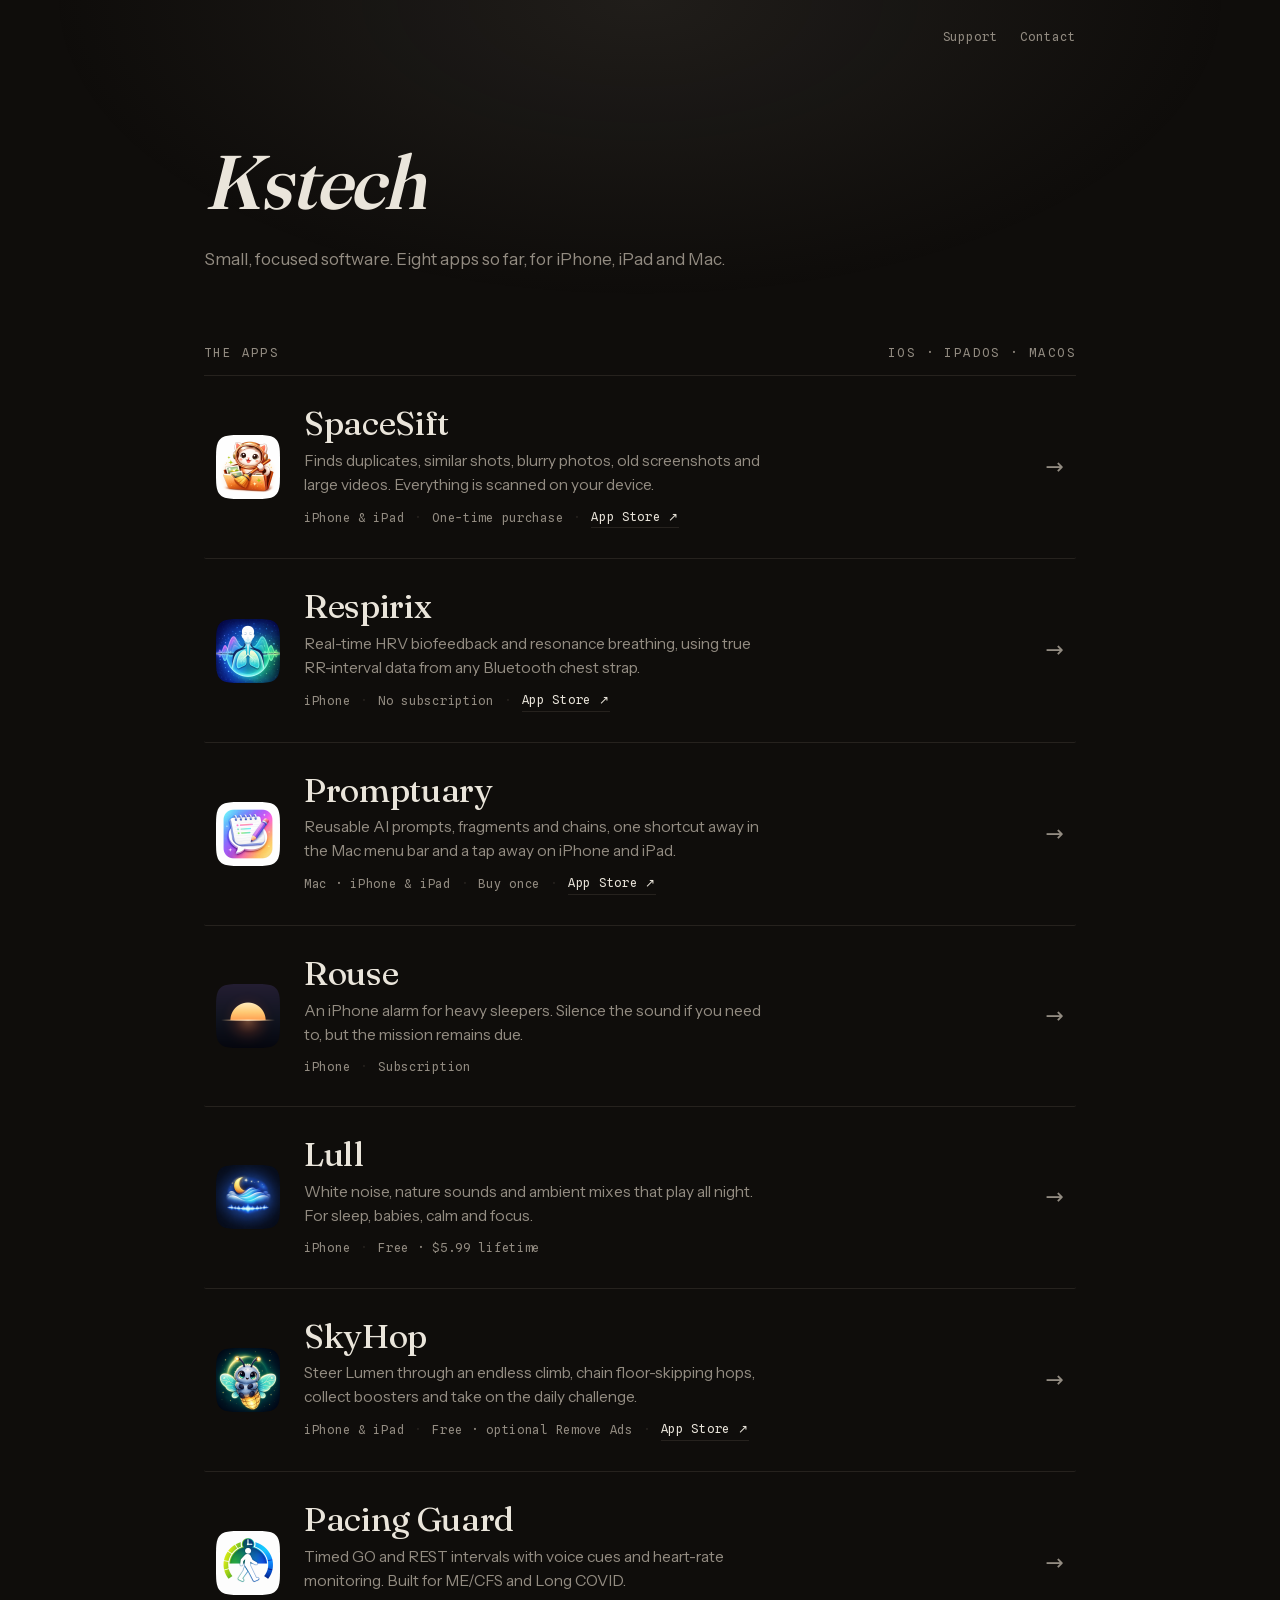
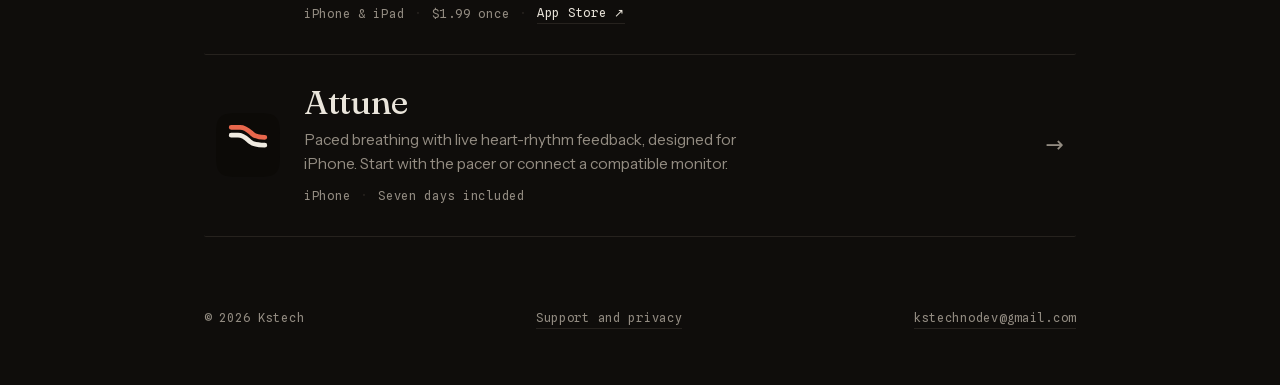
==== commit 7aad5fc4: "fix: add missing portfolio app logos" ====
--- a/index.html
+++ b/index.html
@@ -22,8 +22,9 @@
   1. Lull's accent below is the one unverified color. Every other
      accent is the app's own dark-mode --accent, read from its
      live stylesheet.
-  2. Icons live in <app>/assets/app-icon.png. Regenerate the OG cards
-     and favicon with: python3 scripts/gen-assets.py
+  2. Legacy app-page icons live in <app>/assets/app-icon.png. Portfolio-only
+     logos for the separately hosted apps live in /assets/apps/. Regenerate
+     the OG cards and favicon with: python3 scripts/gen-assets.py
 ============================================================ -->
 
 <link rel="preload" href="/assets/fonts/fraunces-latin-63f165.woff2" as="font" type="font/woff2" crossorigin>
@@ -306,7 +307,7 @@
     </li>
 
     <li class="row" style="--accent:#FF7A45"> <!-- rouseapp.pages.dev --sunrise -->
-      <span class="tile" style="view-transition-name:icon-rouse" aria-hidden="true">R</span>
+      <span class="tile" style="view-transition-name:icon-rouse" aria-hidden="true">R<img src="/assets/apps/rouse.png" alt="" onerror="this.remove()"></span>
       <div>
         <a class="main" href="https://rouseapp.pages.dev/"><h2>Rouse</h2></a>
         <p class="desc">An iPhone alarm for heavy sleepers. Silence the sound if you need to, but the mission remains due.</p>
@@ -318,8 +319,8 @@
       <span class="go" aria-hidden="true">→</span>
     </li>
 
-    <li class="row" style="--accent:#C8925B"> <!-- placeholder accent: Lull's site not located -->
-      <span class="tile" style="view-transition-name:icon-lull" aria-hidden="true">L</span>
+    <li class="row" style="--accent:#C8925B"> <!-- lull-website.pages.dev; accent still to verify -->
+      <span class="tile" style="view-transition-name:icon-lull" aria-hidden="true">L<img src="/assets/apps/lull.png" alt="" onerror="this.remove()"></span>
       <div>
         <a class="main" href="https://lull-website.pages.dev/"><h2>Lull</h2></a>
         <p class="desc">White noise, nature sounds and ambient mixes that play all night. For sleep, babies, calm and focus.</p>
@@ -332,7 +333,7 @@
     </li>
 
     <li class="row" style="--accent:#7BFFB3"> <!-- skyhop-a7j.pages.dev --accent -->
-      <span class="tile" style="view-transition-name:icon-skyhop" aria-hidden="true">S</span>
+      <span class="tile" style="view-transition-name:icon-skyhop" aria-hidden="true">S<img src="/assets/apps/skyhop.png" alt="" onerror="this.remove()"></span>
       <div>
         <a class="main" href="https://skyhop-a7j.pages.dev/"><h2>SkyHop</h2></a>
         <p class="desc">Steer Lumen through an endless climb, chain floor-skipping hops, collect boosters and take on the daily challenge.</p>
@@ -360,7 +361,7 @@
     </li>
 
     <li class="row" style="--accent:#E8674C"> <!-- attune-ev8.pages.dev --coral -->
-      <span class="tile" style="view-transition-name:icon-attune" aria-hidden="true">A</span>
+      <span class="tile" style="view-transition-name:icon-attune" aria-hidden="true">A<img src="/assets/apps/attune.svg" alt="" onerror="this.remove()"></span>
       <div>
         <a class="main" href="https://attune-ev8.pages.dev/"><h2>Attune</h2></a>
         <p class="desc">Paced breathing with live heart-rhythm feedback, designed for iPhone. Start with the pacer or connect a compatible monitor.</p>
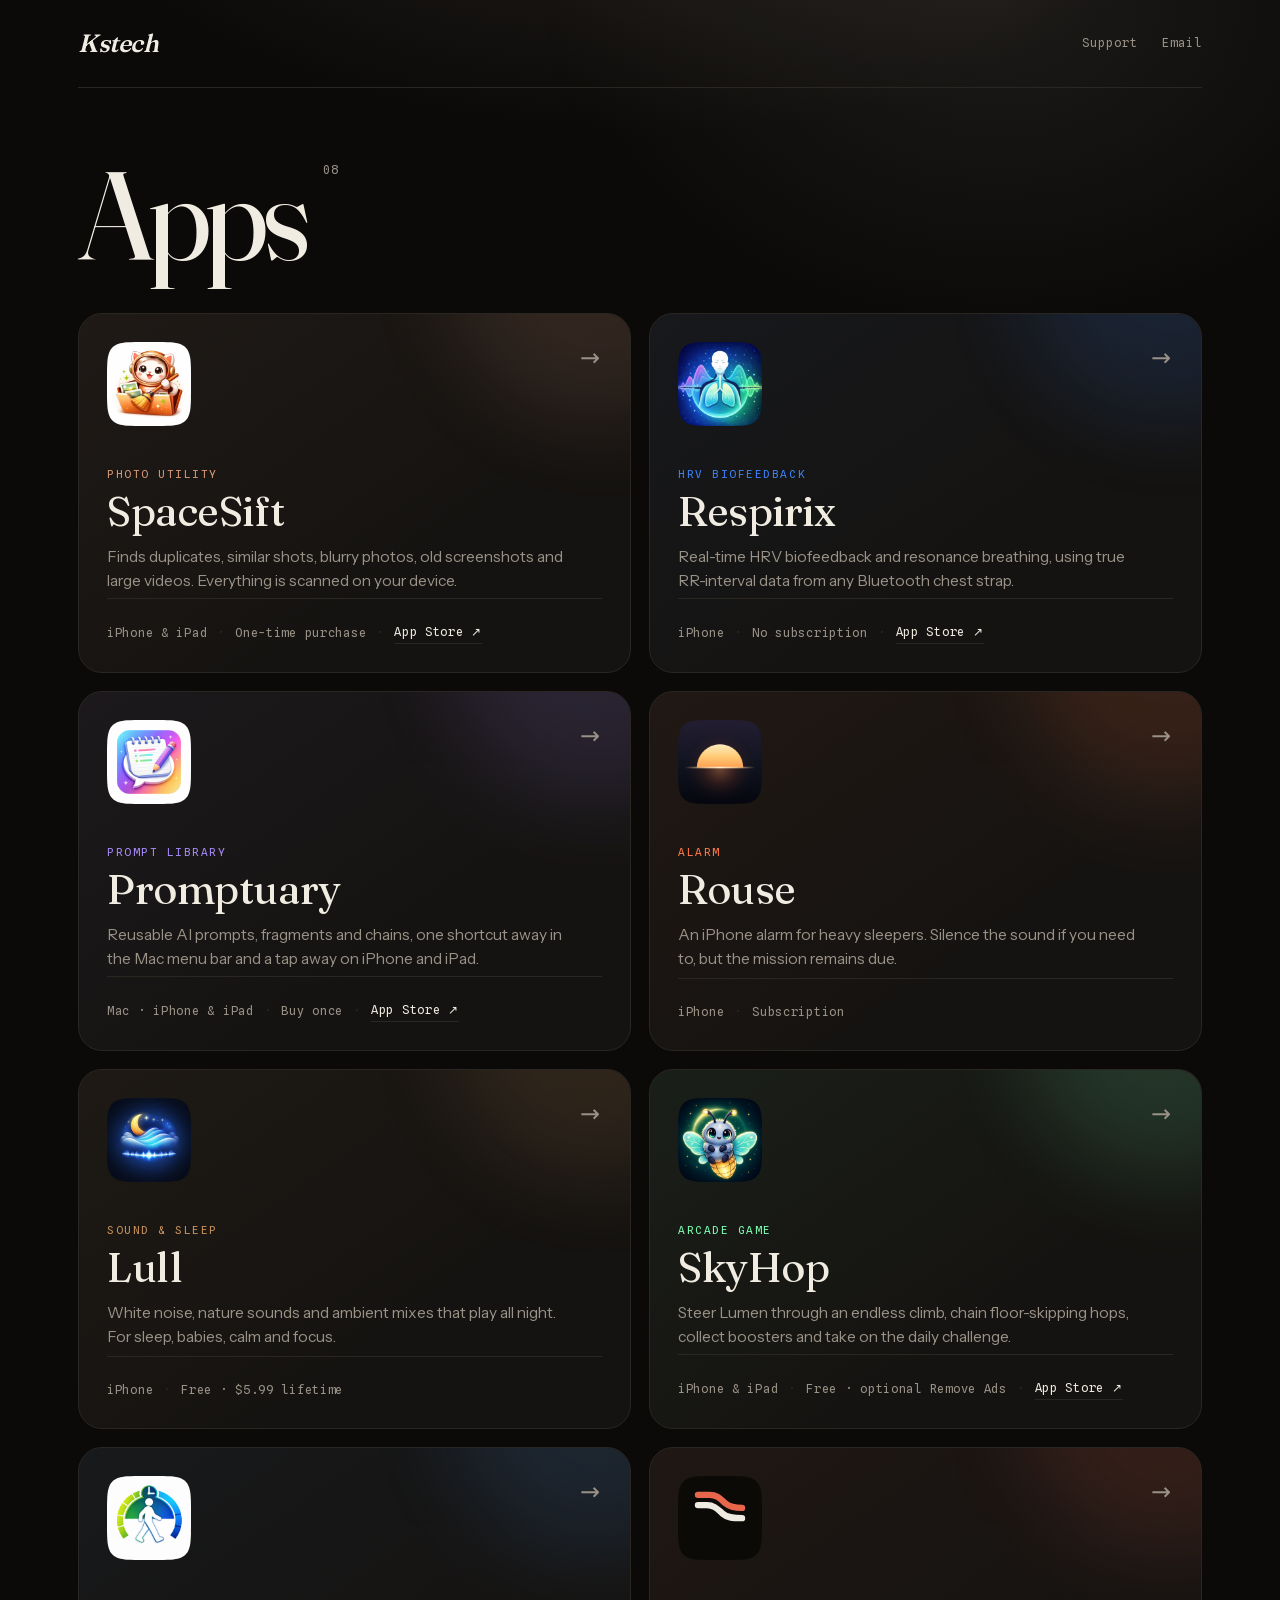
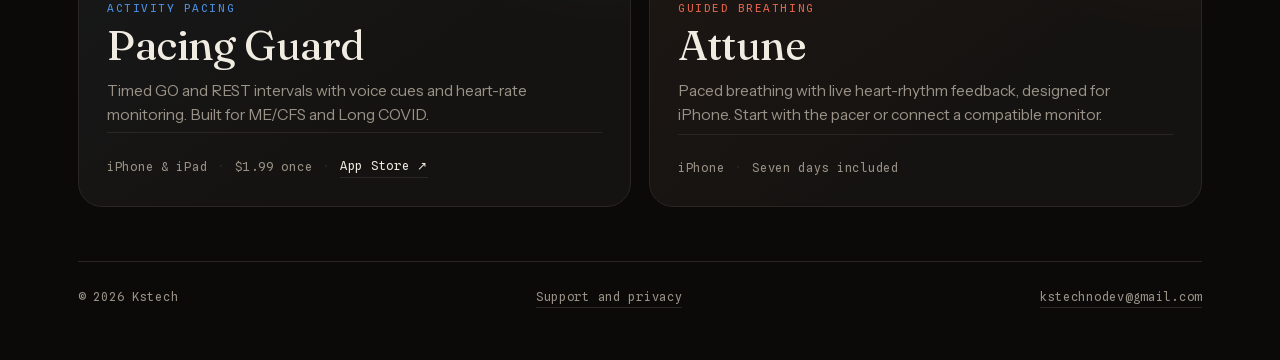
==== commit 24806b39: "feat: redesign portfolio as app gallery" ====
--- a/index.html
+++ b/index.html
@@ -4,10 +4,10 @@
 <meta charset="utf-8">
 <meta name="viewport" content="width=device-width, initial-scale=1">
 <title>Kstech</title>
-<meta name="description" content="Kstech builds small, focused software. Currently SpaceSift, Respirix, Promptuary, Rouse, Lull, SkyHop, Pacing Guard and Attune for iPhone, iPad and Mac.">
-<meta name="theme-color" content="#0F0D0B">
+<meta name="description" content="Apps from Kstech: SpaceSift, Respirix, Promptuary, Rouse, Lull, SkyHop, Pacing Guard and Attune.">
+<meta name="theme-color" content="#0B0A09">
 <meta property="og:title" content="Kstech">
-<meta property="og:description" content="Kstech builds small, focused software. Eight apps for iPhone, iPad and Mac.">
+<meta property="og:description" content="SpaceSift, Respirix, Promptuary, Rouse, Lull, SkyHop, Pacing Guard and Attune.">
 <meta property="og:type" content="website">
 <meta property="og:image" content="https://kstech.no/assets/og/kstech.png">
 <meta property="og:url" content="https://kstech.no/">
@@ -33,11 +33,11 @@
 
 <style>
   :root{
-    --ink:#0F0D0B;        /* warm near-black page ground */
-    --card:#161311;       /* row surface */
-    --line:#26221E;       /* hairlines */
-    --bone:#EAE5DB;       /* primary text */
-    --mist:#938C82;       /* secondary text */
+    --ink:#0B0A09;        /* warm near-black page ground */
+    --card:#151311;       /* app surface */
+    --line:#2A2622;       /* hairlines */
+    --bone:#F1ECE2;       /* primary text */
+    --mist:#9A9287;       /* secondary text */
     --serif:"Fraunces", Georgia, "Times New Roman", serif;
     --sans:"Instrument Sans", system-ui, -apple-system, sans-serif;
     --mono:"Spline Sans Mono", ui-monospace, "SF Mono", Menlo, monospace;
@@ -48,7 +48,10 @@
   *{ box-sizing:border-box; margin:0; padding:0; }
   html{ scroll-behavior:smooth; }
   body{
-    background:var(--ink);
+    min-height:100vh;
+    background:
+      radial-gradient(900px 520px at 50% -240px, #2B2520 0%, transparent 72%),
+      var(--ink);
     color:var(--bone);
     font-family:var(--sans);
     font-size:16px;
@@ -58,7 +61,7 @@
   a{ color:inherit; text-decoration:none; }
   :focus-visible{ outline:2px solid var(--bone); outline-offset:3px; border-radius:2px; }
 
-  .wrap{ max-width:920px; margin:0 auto; padding:0 24px; }
+  .wrap{ max-width:1180px; margin:0 auto; padding:0 28px; }
 
   /* ---------- ambient light ----------
      A single wash behind everything that takes on the color of the app
@@ -66,8 +69,8 @@
      :has() list below. */
   .ambient{
     position:fixed; inset:0; z-index:-1; pointer-events:none;
-    background:radial-gradient(64% 46% at 50% 0%,
-      color-mix(in srgb, var(--ambient) 13%, transparent) 0%, transparent 72%);
+    background:radial-gradient(50% 54% at 78% 0%,
+      color-mix(in srgb, var(--ambient) 12%, transparent) 0%, transparent 72%);
     transition:background .55s ease;
   }
   @supports not (background: color-mix(in srgb, red 10%, blue)){
@@ -84,66 +87,97 @@
 
   /* ---------- header ---------- */
   .top{
-    display:flex; justify-content:flex-end; align-items:baseline;
-    padding:28px 0 0; gap:22px;
+    min-height:88px;
+    display:flex; justify-content:space-between; align-items:center;
+    border-bottom:1px solid var(--line);
+    gap:28px;
   }
   .top a{
     font-family:var(--mono); font-size:12px; letter-spacing:.08em;
     color:var(--mist);
   }
   .top a:hover{ color:var(--bone); }
+  .top .wordmark{
+    font-family:var(--serif); font-size:25px; font-weight:560;
+    font-style:italic; letter-spacing:-.02em; color:var(--bone);
+  }
+  .top nav{ display:flex; align-items:center; gap:24px; }
 
   /* ---------- hero ---------- */
-  .hero{ padding:96px 0 72px; }
+  .hero{ padding:72px 0 42px; }
   h1{
     font-family:var(--serif);
     font-weight:430;
-    font-size:clamp(42px, 8vw, 76px);
-    line-height:1.02;
-    letter-spacing:-0.015em;
-    max-width:14ch;
-  }
-  h1 em{ font-style:italic; font-weight:560; }
-  .hero p.lede{
-    margin-top:26px; max-width:52ch; color:var(--mist); font-size:17px;
-  }
-
-  /* ---------- shelf ---------- */
-  .shelf-label{
-    display:flex; justify-content:space-between; align-items:baseline;
-    border-bottom:1px solid var(--line);
-    padding-bottom:12px;
-    font-family:var(--mono); font-size:12px; letter-spacing:.2em;
-    text-transform:uppercase; color:var(--mist);
-  }
-  .shelf{ list-style:none; }
+    font-size:clamp(64px, 11vw, 126px);
+    line-height:.88;
+    letter-spacing:-.05em;
+    display:flex; align-items:flex-start; gap:18px;
+  }
+  h1 .count{
+    margin-top:.35em;
+    font-family:var(--mono); font-size:12px; font-weight:400;
+    line-height:1; letter-spacing:.12em; color:var(--mist);
+  }
+
+  /* ---------- app gallery ---------- */
+  .shelf{
+    list-style:none;
+    display:grid;
+    grid-template-columns:repeat(2, minmax(0, 1fr));
+    gap:18px;
+  }
   .row{
     position:relative;
-    display:grid;
-    grid-template-columns:64px 1fr auto;
-    gap:24px;
-    align-items:center;
-    padding:30px 12px;
-    border-bottom:1px solid var(--line);
-    border-radius:2px;
-    transition:background-color .25s ease;
+    min-height:360px;
+    display:flex; flex-direction:column; align-items:flex-start;
+    padding:28px;
+    border:1px solid var(--line);
+    border-radius:24px;
+    overflow:hidden;
+    background:var(--card);
+    background:
+      linear-gradient(145deg,
+        color-mix(in srgb, var(--accent) 5%, var(--card)),
+        var(--card) 66%);
+    transition:
+      transform .28s ease,
+      border-color .28s ease,
+      background-color .28s ease;
+  }
+  .row::before{
+    content:"";
+    position:absolute; width:300px; height:300px; top:-190px; right:-120px;
+    border-radius:50%;
+    background:var(--accent);
+    opacity:.13;
+    filter:blur(44px);
+    pointer-events:none;
+    transition:opacity .28s ease, transform .35s ease;
+  }
+  .row > div{
+    position:relative; z-index:1;
+    width:100%; flex:1;
+    display:flex; flex-direction:column;
+    margin-top:42px;
   }
   @media (hover:hover){
-    .row:hover{ background:var(--card); }
-    .row:hover .go{ transform:translateX(4px); color:var(--accent); }
-    .row:hover .tile{ transform:scale(1.04); }
-    @supports (background: color-mix(in srgb, red 10%, blue)){
-      .row:hover{ background:color-mix(in srgb, var(--accent) 7%, var(--card)); }
+    .row:hover{
+      transform:translateY(-4px);
+      border-color:color-mix(in srgb, var(--accent) 45%, var(--line));
     }
+    .row:hover::before{ opacity:.24; transform:translate(-20px, 28px) scale(1.15); }
+    .row:hover .go{ transform:translate(3px, -3px); color:var(--accent); }
+    .row:hover .tile{ transform:scale(1.055); }
   }
 
   /* Superellipse, not a rounded rectangle. Same curve Apple uses for
      icons, so the artwork sits in the shape it was drawn for. */
   .tile{
     position:relative;
-    width:64px; height:64px;
+    z-index:1;
+    width:84px; height:84px;
     display:grid; place-items:center;
-    font-family:var(--serif); font-weight:560; font-size:26px;
+    font-family:var(--serif); font-weight:560; font-size:30px;
     color:var(--accent);
     background:
       radial-gradient(120% 120% at 20% 15%,
@@ -164,12 +198,22 @@
 
   .row h2{
     font-family:var(--serif); font-weight:430;
-    font-size:clamp(24px, 4vw, 34px);
+    font-size:clamp(30px, 4vw, 42px);
     line-height:1.05; letter-spacing:-0.01em;
   }
-  .row .desc{ margin-top:7px; color:var(--mist); max-width:46ch; font-size:15.5px; }
+  .row .kind{
+    margin-bottom:8px;
+    font-family:var(--mono); font-size:11px; line-height:1.2;
+    letter-spacing:.14em; text-transform:uppercase; color:var(--accent);
+  }
+  .row .desc{
+    margin-top:12px; color:var(--mist);
+    max-width:46ch; font-size:15.5px; line-height:1.55;
+  }
   .row .meta{
-    margin-top:11px;
+    width:100%;
+    margin-top:auto; padding-top:24px;
+    border-top:1px solid var(--line);
     font-family:var(--mono); font-size:12px; letter-spacing:.06em;
     color:var(--mist);
     display:flex; flex-wrap:wrap; gap:6px 0; align-items:center;
@@ -185,14 +229,15 @@
 
   .row a.main::after{ content:""; position:absolute; inset:0; z-index:1; }
   .go{
-    font-size:22px; color:var(--mist);
+    position:absolute; z-index:2; top:32px; right:30px;
+    font-size:24px; line-height:1; color:var(--mist);
     transition:transform .25s ease, color .25s ease;
-    justify-self:end;
   }
 
   /* ---------- footer ---------- */
   footer{
-    padding:72px 0 56px;
+    margin-top:54px; padding:26px 0 52px;
+    border-top:1px solid var(--line);
     font-family:var(--mono); font-size:12px; letter-spacing:.06em;
     color:var(--mist);
     display:flex; flex-wrap:wrap; gap:10px 28px;
@@ -205,28 +250,34 @@
   @media (prefers-reduced-motion: no-preference){
     /* `backwards` fill, with the hidden state only inside the keyframe, so an
        animation that never plays leaves the content visible rather than blank. */
-    .hero > *, .shelf-label, .shelf li{
+    .top, .hero > *, .shelf li{
       animation:rise .6s ease backwards;
     }
-    h1{ animation-delay:.05s } .lede{ animation-delay:.14s }
-    .shelf-label{ animation-delay:.24s }
-    .shelf li:nth-child(1){ animation-delay:.3s }
-    .shelf li:nth-child(2){ animation-delay:.36s }
-    .shelf li:nth-child(3){ animation-delay:.42s }
-    .shelf li:nth-child(4){ animation-delay:.48s }
-    .shelf li:nth-child(5){ animation-delay:.54s }
-    .shelf li:nth-child(6){ animation-delay:.60s }
-    .shelf li:nth-child(7){ animation-delay:.66s }
-    .shelf li:nth-child(8){ animation-delay:.72s }
+    .top{ animation-delay:.02s }
+    h1{ animation-delay:.08s }
+    .shelf li:nth-child(1){ animation-delay:.16s }
+    .shelf li:nth-child(2){ animation-delay:.20s }
+    .shelf li:nth-child(3){ animation-delay:.24s }
+    .shelf li:nth-child(4){ animation-delay:.28s }
+    .shelf li:nth-child(5){ animation-delay:.32s }
+    .shelf li:nth-child(6){ animation-delay:.36s }
+    .shelf li:nth-child(7){ animation-delay:.40s }
+    .shelf li:nth-child(8){ animation-delay:.44s }
     @keyframes rise{ from{ opacity:0; transform:translateY(10px); } }
   }
 
   /* ---------- mobile ---------- */
-  @media (max-width:600px){
-    .row{ grid-template-columns:52px 1fr; gap:18px; padding:26px 6px; }
-    .tile{ width:52px; height:52px; font-size:22px; }
-    .go{ display:none; }
-    .hero{ padding:72px 0 56px; }
+  @media (max-width:760px){
+    .wrap{ padding:0 18px; }
+    .top{ min-height:74px; }
+    .top nav{ gap:16px; }
+    .top nav a:last-child{ display:none; }
+    .hero{ padding:54px 0 30px; }
+    .shelf{ grid-template-columns:1fr; gap:14px; }
+    .row{ min-height:330px; padding:24px; border-radius:20px; }
+    .row > div{ margin-top:34px; }
+    .tile{ width:74px; height:74px; font-size:27px; }
+    .go{ top:28px; right:26px; }
   }
 
   /* ---------- page transitions ----------
@@ -246,27 +297,24 @@
 <div class="wrap">
 
   <header class="top">
-    <a href="/support/">Support</a>
-    <a href="#contact">Contact</a>
+    <a class="wordmark" href="/" aria-label="Kstech home">Kstech</a>
+    <nav aria-label="Site navigation">
+      <a href="/support/">Support</a>
+      <a href="mailto:kstechnodev@gmail.com">Email</a>
+    </nav>
   </header>
 
+  <main>
   <section class="hero">
-    <h1><em>Kstech</em></h1>
-    <p class="lede">
-      Small, focused software. Eight apps so far, for iPhone, iPad and Mac.
-    </p>
+    <h1>Apps <span class="count" aria-label="8 apps">08</span></h1>
   </section>
-
-  <div class="shelf-label">
-    <span>The apps</span>
-    <span>iOS · iPadOS · macOS</span>
-  </div>
 
   <ul class="shelf">
 
     <li class="row" style="--accent:#D89878"> <!-- spacesift.app dark --accent -->
       <span class="tile" style="view-transition-name:icon-spacesift" aria-hidden="true">S<img src="/spacesift/assets/app-icon.png" alt="" onerror="this.remove()"></span>
       <div>
+        <p class="kind">Photo utility</p>
         <a class="main" href="https://spacesift-website.pages.dev/"><h2>SpaceSift</h2></a>
         <p class="desc">Finds duplicates, similar shots, blurry photos, old screenshots and large videos. Everything is scanned on your device.</p>
         <p class="meta">
@@ -281,6 +329,7 @@
     <li class="row" style="--accent:#3B82F6"> <!-- respirix.app --accent -->
       <span class="tile" style="view-transition-name:icon-respirix" aria-hidden="true">R<img src="/respirix/assets/app-icon.png" alt="" onerror="this.remove()"></span>
       <div>
+        <p class="kind">HRV biofeedback</p>
         <a class="main" href="https://respirix-website.pages.dev/"><h2>Respirix</h2></a>
         <p class="desc">Real-time HRV biofeedback and resonance breathing, using true RR-interval data from any Bluetooth chest strap.</p>
         <p class="meta">
@@ -295,6 +344,7 @@
     <li class="row" style="--accent:#A78BFA"> <!-- promptuaryapp.com dark --accent -->
       <span class="tile" style="view-transition-name:icon-promptuary" aria-hidden="true">Pr<img src="/promptuary/assets/app-icon.png" alt="" onerror="this.remove()"></span>
       <div>
+        <p class="kind">Prompt library</p>
         <a class="main" href="https://promptuary-website.pages.dev/"><h2>Promptuary</h2></a>
         <p class="desc">Reusable AI prompts, fragments and chains, one shortcut away in the Mac menu bar and a tap away on iPhone and iPad.</p>
         <p class="meta">
@@ -309,6 +359,7 @@
     <li class="row" style="--accent:#FF7A45"> <!-- rouseapp.pages.dev --sunrise -->
       <span class="tile" style="view-transition-name:icon-rouse" aria-hidden="true">R<img src="/assets/apps/rouse.png" alt="" onerror="this.remove()"></span>
       <div>
+        <p class="kind">Alarm</p>
         <a class="main" href="https://rouseapp.pages.dev/"><h2>Rouse</h2></a>
         <p class="desc">An iPhone alarm for heavy sleepers. Silence the sound if you need to, but the mission remains due.</p>
         <p class="meta">
@@ -322,6 +373,7 @@
     <li class="row" style="--accent:#C8925B"> <!-- lull-website.pages.dev; accent still to verify -->
       <span class="tile" style="view-transition-name:icon-lull" aria-hidden="true">L<img src="/assets/apps/lull.png" alt="" onerror="this.remove()"></span>
       <div>
+        <p class="kind">Sound &amp; sleep</p>
         <a class="main" href="https://lull-website.pages.dev/"><h2>Lull</h2></a>
         <p class="desc">White noise, nature sounds and ambient mixes that play all night. For sleep, babies, calm and focus.</p>
         <p class="meta">
@@ -335,6 +387,7 @@
     <li class="row" style="--accent:#7BFFB3"> <!-- skyhop-a7j.pages.dev --accent -->
       <span class="tile" style="view-transition-name:icon-skyhop" aria-hidden="true">S<img src="/assets/apps/skyhop.png" alt="" onerror="this.remove()"></span>
       <div>
+        <p class="kind">Arcade game</p>
         <a class="main" href="https://skyhop-a7j.pages.dev/"><h2>SkyHop</h2></a>
         <p class="desc">Steer Lumen through an endless climb, chain floor-skipping hops, collect boosters and take on the daily challenge.</p>
         <p class="meta">
@@ -349,6 +402,7 @@
     <li class="row" style="--accent:#4D94E8"> <!-- pacingguard.app dark --accent -->
       <span class="tile" style="view-transition-name:icon-pacingguard" aria-hidden="true">P<img src="/pacingguard/assets/app-icon.png" alt="" onerror="this.remove()"></span>
       <div>
+        <p class="kind">Activity pacing</p>
         <a class="main" href="https://pacingguard-website.pages.dev/"><h2>Pacing Guard</h2></a>
         <p class="desc">Timed GO and REST intervals with voice cues and heart-rate monitoring. Built for ME/CFS and Long COVID.</p>
         <p class="meta">
@@ -363,6 +417,7 @@
     <li class="row" style="--accent:#E8674C"> <!-- attune-ev8.pages.dev --coral -->
       <span class="tile" style="view-transition-name:icon-attune" aria-hidden="true">A<img src="/assets/apps/attune.svg" alt="" onerror="this.remove()"></span>
       <div>
+        <p class="kind">Guided breathing</p>
         <a class="main" href="https://attune-ev8.pages.dev/"><h2>Attune</h2></a>
         <p class="desc">Paced breathing with live heart-rhythm feedback, designed for iPhone. Start with the pacer or connect a compatible monitor.</p>
         <p class="meta">
@@ -374,6 +429,7 @@
     </li>
 
   </ul>
+  </main>
 
   <footer id="contact">
     <span>© 2026 Kstech</span>
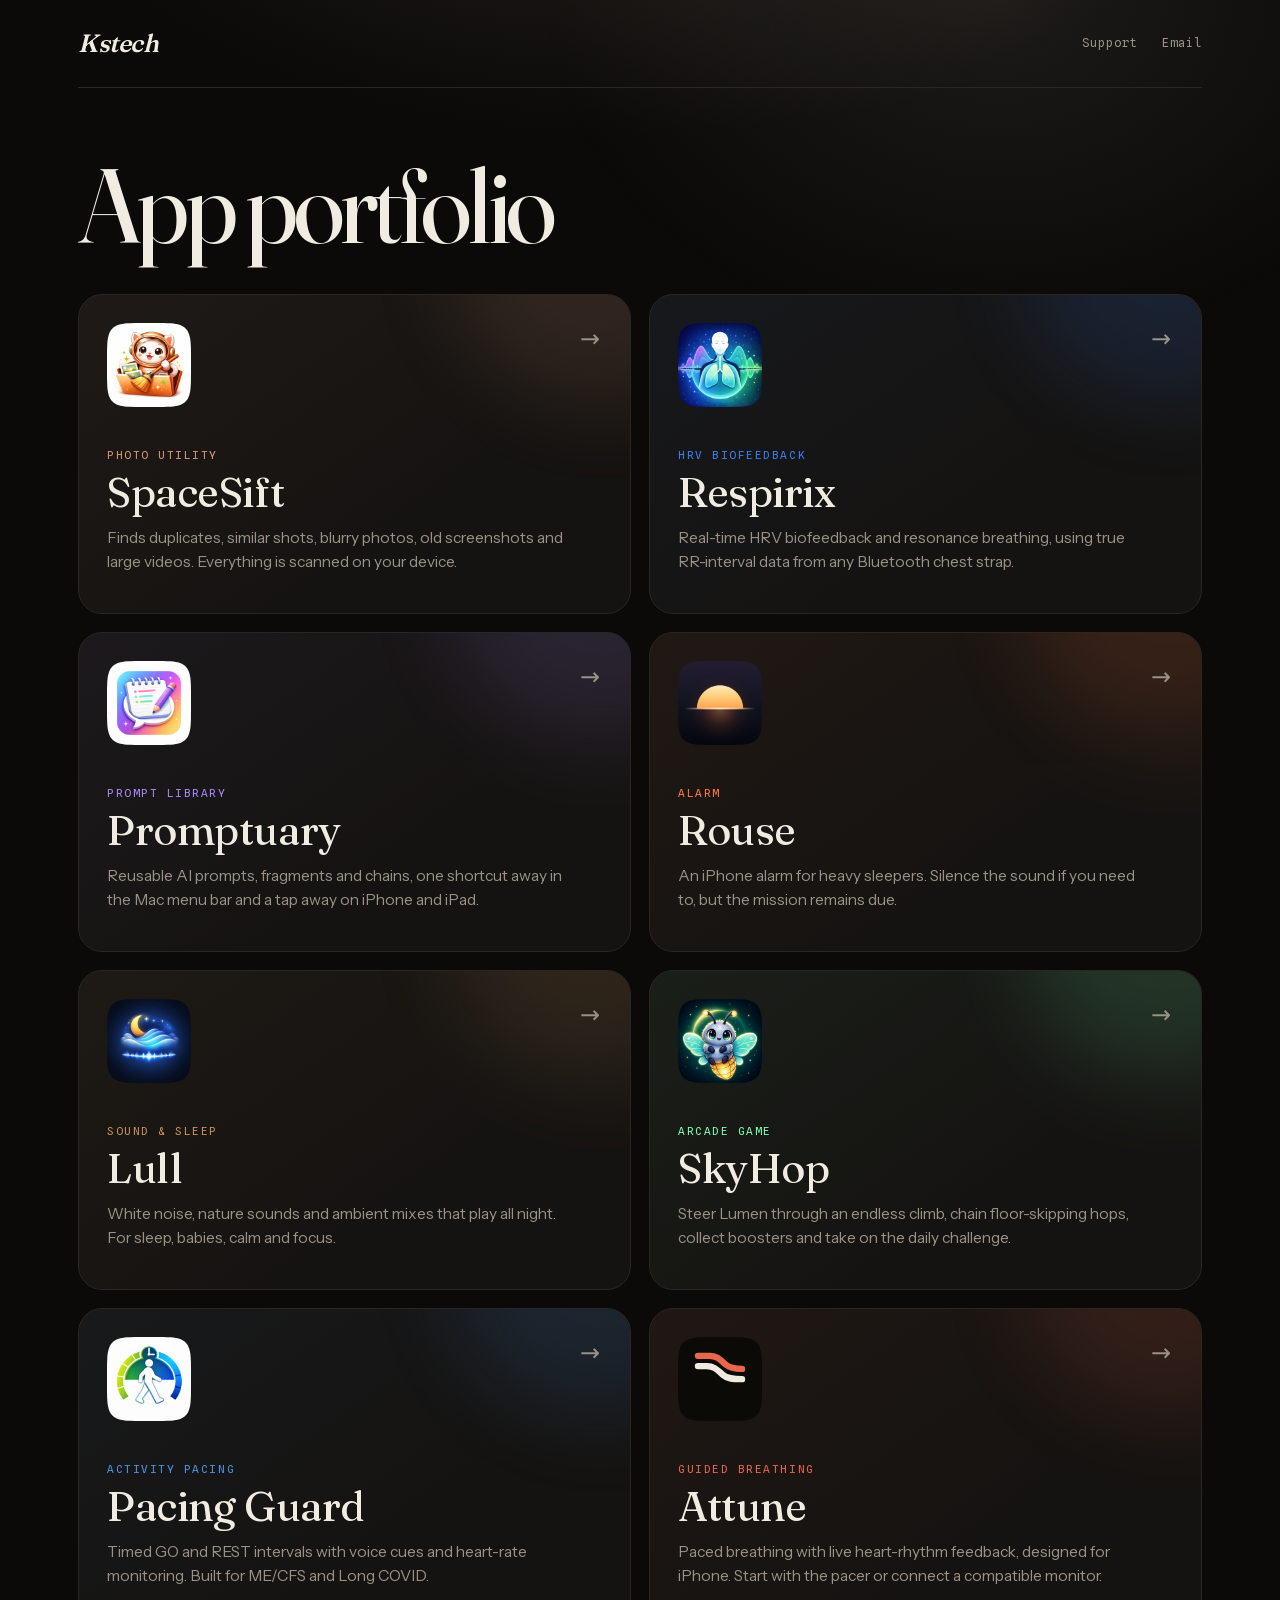
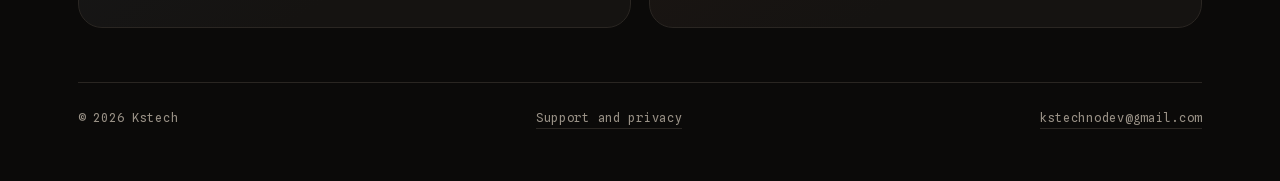
==== commit 4bf10b02: "fix: simplify portfolio app cards" ====
--- a/index.html
+++ b/index.html
@@ -108,15 +108,9 @@
   h1{
     font-family:var(--serif);
     font-weight:430;
-    font-size:clamp(64px, 11vw, 126px);
+    font-size:clamp(54px, 9vw, 104px);
     line-height:.88;
-    letter-spacing:-.05em;
-    display:flex; align-items:flex-start; gap:18px;
-  }
-  h1 .count{
-    margin-top:.35em;
-    font-family:var(--mono); font-size:12px; font-weight:400;
-    line-height:1; letter-spacing:.12em; color:var(--mist);
+    letter-spacing:-.045em;
   }
 
   /* ---------- app gallery ---------- */
@@ -128,7 +122,7 @@
   }
   .row{
     position:relative;
-    min-height:360px;
+    min-height:320px;
     display:flex; flex-direction:column; align-items:flex-start;
     padding:28px;
     border:1px solid var(--line);
@@ -210,23 +204,6 @@
     margin-top:12px; color:var(--mist);
     max-width:46ch; font-size:15.5px; line-height:1.55;
   }
-  .row .meta{
-    width:100%;
-    margin-top:auto; padding-top:24px;
-    border-top:1px solid var(--line);
-    font-family:var(--mono); font-size:12px; letter-spacing:.06em;
-    color:var(--mist);
-    display:flex; flex-wrap:wrap; gap:6px 0; align-items:center;
-  }
-  .row .meta .sep{ padding:0 10px; color:var(--line); }
-  .row .meta a.store{
-    position:relative; z-index:2;            /* clickable above the stretched link */
-    color:var(--bone); border-bottom:1px solid var(--line);
-    padding-bottom:1px;
-  }
-  .row .meta a.store:hover{ border-bottom-color:var(--accent); color:var(--accent); }
-  .row .meta .soon{ color:var(--mist); opacity:.75; }
-
   .row a.main::after{ content:""; position:absolute; inset:0; z-index:1; }
   .go{
     position:absolute; z-index:2; top:32px; right:30px;
@@ -274,7 +251,7 @@
     .top nav a:last-child{ display:none; }
     .hero{ padding:54px 0 30px; }
     .shelf{ grid-template-columns:1fr; gap:14px; }
-    .row{ min-height:330px; padding:24px; border-radius:20px; }
+    .row{ min-height:300px; padding:24px; border-radius:20px; }
     .row > div{ margin-top:34px; }
     .tile{ width:74px; height:74px; font-size:27px; }
     .go{ top:28px; right:26px; }
@@ -306,7 +283,7 @@
 
   <main>
   <section class="hero">
-    <h1>Apps <span class="count" aria-label="8 apps">08</span></h1>
+    <h1>App portfolio</h1>
   </section>
 
   <ul class="shelf">
@@ -317,11 +294,6 @@
         <p class="kind">Photo utility</p>
         <a class="main" href="https://spacesift-website.pages.dev/"><h2>SpaceSift</h2></a>
         <p class="desc">Finds duplicates, similar shots, blurry photos, old screenshots and large videos. Everything is scanned on your device.</p>
-        <p class="meta">
-          <span>iPhone &amp; iPad</span><span class="sep">·</span>
-          <span>One-time purchase</span><span class="sep">·</span>
-          <a class="store" href="https://apps.apple.com/app/spacesift-photo-cleaner/id6760221975">App&nbsp;Store&nbsp;↗</a>
-        </p>
       </div>
       <span class="go" aria-hidden="true">→</span>
     </li>
@@ -332,11 +304,6 @@
         <p class="kind">HRV biofeedback</p>
         <a class="main" href="https://respirix-website.pages.dev/"><h2>Respirix</h2></a>
         <p class="desc">Real-time HRV biofeedback and resonance breathing, using true RR-interval data from any Bluetooth chest strap.</p>
-        <p class="meta">
-          <span>iPhone</span><span class="sep">·</span>
-          <span>No subscription</span><span class="sep">·</span>
-          <a class="store" href="https://apps.apple.com/app/respirix/id6758206591">App&nbsp;Store&nbsp;↗</a>
-        </p>
       </div>
       <span class="go" aria-hidden="true">→</span>
     </li>
@@ -347,11 +314,6 @@
         <p class="kind">Prompt library</p>
         <a class="main" href="https://promptuary-website.pages.dev/"><h2>Promptuary</h2></a>
         <p class="desc">Reusable AI prompts, fragments and chains, one shortcut away in the Mac menu bar and a tap away on iPhone and iPad.</p>
-        <p class="meta">
-          <span>Mac · iPhone &amp; iPad</span><span class="sep">·</span>
-          <span>Buy once</span><span class="sep">·</span>
-          <a class="store" href="https://apps.apple.com/app/promptuary/id6759801317">App&nbsp;Store&nbsp;↗</a>
-        </p>
       </div>
       <span class="go" aria-hidden="true">→</span>
     </li>
@@ -362,10 +324,6 @@
         <p class="kind">Alarm</p>
         <a class="main" href="https://rouseapp.pages.dev/"><h2>Rouse</h2></a>
         <p class="desc">An iPhone alarm for heavy sleepers. Silence the sound if you need to, but the mission remains due.</p>
-        <p class="meta">
-          <span>iPhone</span><span class="sep">·</span>
-          <span>Subscription</span>
-        </p>
       </div>
       <span class="go" aria-hidden="true">→</span>
     </li>
@@ -376,10 +334,6 @@
         <p class="kind">Sound &amp; sleep</p>
         <a class="main" href="https://lull-website.pages.dev/"><h2>Lull</h2></a>
         <p class="desc">White noise, nature sounds and ambient mixes that play all night. For sleep, babies, calm and focus.</p>
-        <p class="meta">
-          <span>iPhone</span><span class="sep">·</span>
-          <span>Free · $5.99 lifetime</span>
-        </p>
       </div>
       <span class="go" aria-hidden="true">→</span>
     </li>
@@ -390,11 +344,6 @@
         <p class="kind">Arcade game</p>
         <a class="main" href="https://skyhop-a7j.pages.dev/"><h2>SkyHop</h2></a>
         <p class="desc">Steer Lumen through an endless climb, chain floor-skipping hops, collect boosters and take on the daily challenge.</p>
-        <p class="meta">
-          <span>iPhone &amp; iPad</span><span class="sep">·</span>
-          <span>Free · optional Remove Ads</span><span class="sep">·</span>
-          <a class="store" href="https://apps.apple.com/app/skyhop">App&nbsp;Store&nbsp;↗</a>
-        </p>
       </div>
       <span class="go" aria-hidden="true">→</span>
     </li>
@@ -405,11 +354,6 @@
         <p class="kind">Activity pacing</p>
         <a class="main" href="https://pacingguard-website.pages.dev/"><h2>Pacing Guard</h2></a>
         <p class="desc">Timed GO and REST intervals with voice cues and heart-rate monitoring. Built for ME/CFS and Long COVID.</p>
-        <p class="meta">
-          <span>iPhone &amp; iPad</span><span class="sep">·</span>
-          <span>$1.99 once</span><span class="sep">·</span>
-          <a class="store" href="https://apps.apple.com/us/app/pacing-guard/id6757980383">App&nbsp;Store&nbsp;↗</a>
-        </p>
       </div>
       <span class="go" aria-hidden="true">→</span>
     </li>
@@ -420,10 +364,6 @@
         <p class="kind">Guided breathing</p>
         <a class="main" href="https://attune-ev8.pages.dev/"><h2>Attune</h2></a>
         <p class="desc">Paced breathing with live heart-rhythm feedback, designed for iPhone. Start with the pacer or connect a compatible monitor.</p>
-        <p class="meta">
-          <span>iPhone</span><span class="sep">·</span>
-          <span>Seven days included</span>
-        </p>
       </div>
       <span class="go" aria-hidden="true">→</span>
     </li>
